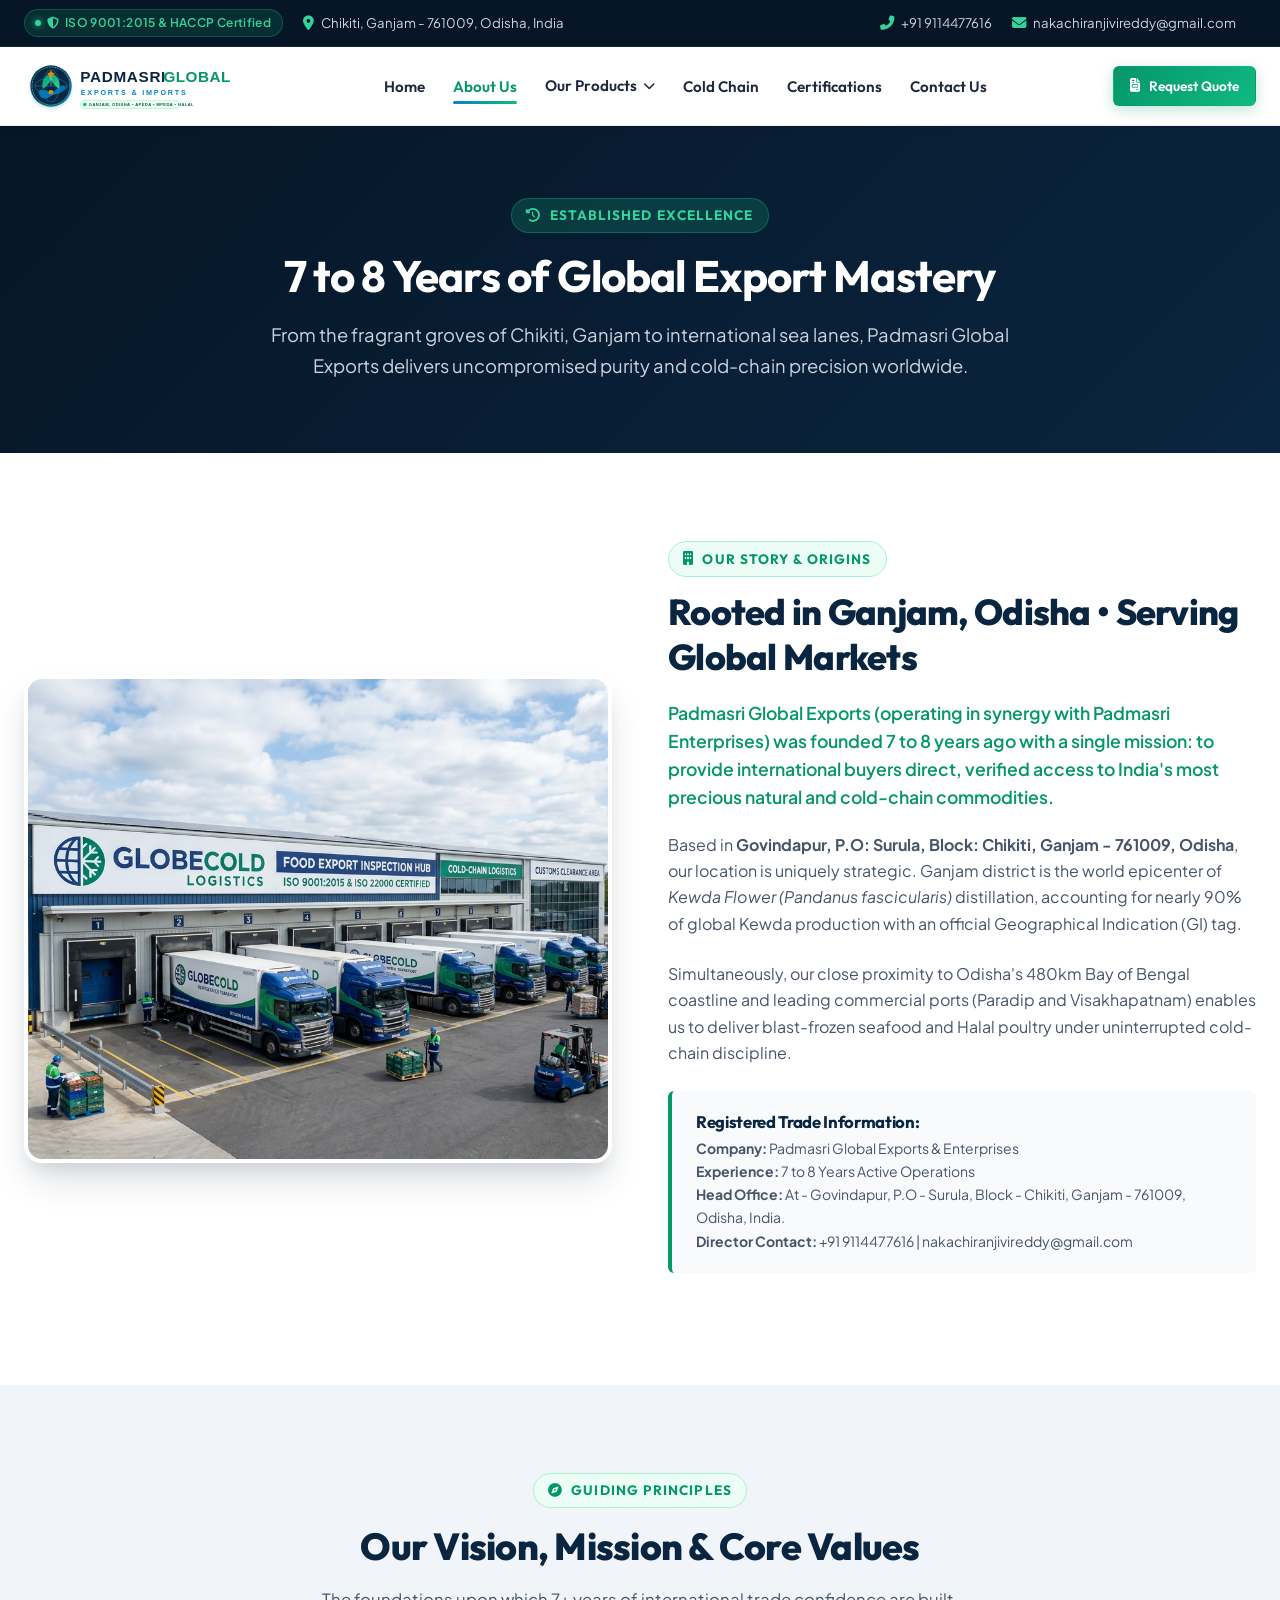
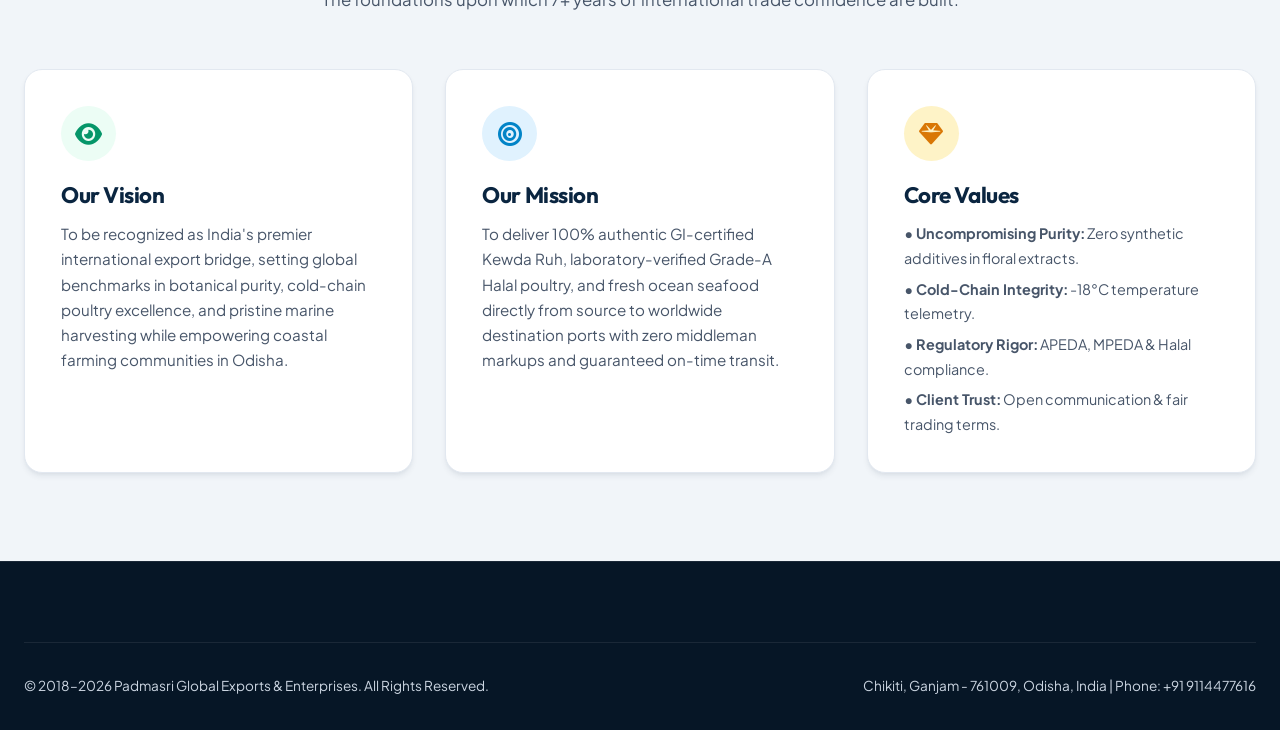
==== about.html @ 8835e1ba "Initial commit: Padmasri Global Exports official international website" ====
<!DOCTYPE html>
<html lang="en">
<head>
  <meta charset="UTF-8">
  <meta name="viewport" content="width=device-width, initial-scale=1.0">
  <title>About Us | Padmasri Global Exports &amp; Enterprises</title>
  <meta name="description" content="Discover Padmasri Global Exports - 7 to 8 years of premier international trade connecting Ganjam Odisha's authentic Kewda Ruh, Halal frozen poultry, and pristine marine seafood to world markets.">
  <link rel="icon" type="image/svg+xml" href="assets/images/favicon.svg">

  <link rel="stylesheet" href="https://cdnjs.cloudflare.com/ajax/libs/font-awesome/6.5.1/css/all.min.css">
  <link rel="stylesheet" href="https://cdn.jsdelivr.net/npm/bootstrap-icons@1.11.3/font/bootstrap-icons.css">
  <link rel="stylesheet" href="css/style.css">
</head>
<body>

  <!-- TOP UTILITY BAR -->
  <aside class="top-bar">
    <div class="container">
      <div class="top-bar-left">
        <span class="top-badge"><i class="fa fa-shield-alt"></i> ISO 9001:2015 &amp; HACCP Certified</span>
        <span class="top-bar-item"><i class="fa fa-map-marker-alt"></i> Chikiti, Ganjam - 761009, Odisha, India</span>
      </div>
      <div class="top-bar-right">
        <a href="tel:+919114477616" class="top-bar-item"><i class="fa fa-phone-alt"></i> +91 9114477616</a>
        <a href="mailto:nakachiranjivireddy@gmail.com" class="top-bar-item"><i class="fa fa-envelope"></i> nakachiranjivireddy@gmail.com</a>
        <div id="google_translate_element" style="display: inline-block;"></div>
      </div>
    </div>
  </aside>

  <!-- SITE HEADER -->
  <header class="site-header">
    <div class="container">
      <nav class="navbar">
        <a href="index.html" class="brand-logo">
          <img src="assets/images/logo.svg" alt="Padmasri Global Exports Logo" width="260" height="60">
        </a>
        <ul class="nav-menu">
          <li><a href="index.html" class="nav-link">Home</a></li>
          <li><a href="about.html" class="nav-link active">About Us</a></li>
          <li class="nav-dropdown">
            <a href="products.html" class="nav-link nav-dropdown-toggle">Our Products <i class="fa fa-chevron-down"></i></a>
            <ul class="nav-dropdown-menu">
              <li><a href="products.html#kewda" class="nav-dropdown-item"><i class="fa fa-spa"></i> Pure Kewda Ruh &amp; Extracts</a></li>
              <li><a href="products.html#chicken" class="nav-dropdown-item"><i class="fa fa-drumstick-bite"></i> Frozen Halal Chicken</a></li>
              <li><a href="products.html#seafood" class="nav-dropdown-item"><i class="fa fa-shrimp"></i> Marine Seafood &amp; Prawns</a></li>
              <li><a href="products.html#logistics" class="nav-dropdown-item"><i class="fa fa-ship"></i> Cold-Chain Reefer Logistics</a></li>
            </ul>
          </li>
          <li><a href="index.html#cold-chain" class="nav-link">Cold Chain</a></li>
          <li><a href="certifications.html" class="nav-link">Certifications</a></li>
          <li><a href="contact.html" class="nav-link">Contact Us</a></li>
        </ul>
        <div class="nav-actions">
          <a href="contact.html" class="btn btn-accent btn-sm"><i class="fa fa-file-invoice"></i> Request Quote</a>
          <button class="mobile-toggle" aria-label="Toggle navigation menu"><i class="fa fa-bars"></i></button>
        </div>
      </nav>
    </div>
  </header>

  <!-- PAGE HERO -->
  <section class="section section-bg-navy" style="padding: 4.5rem 0; background: linear-gradient(135deg, var(--navy-deep) 0%, var(--primary-blue) 100%);">
    <div class="container">
      <div style="max-width: 800px; margin: 0 auto; text-align: center;">
        <span class="section-eyebrow"><i class="fa fa-history"></i> Established Excellence</span>
        <h1 style="color: var(--white); font-size: 2.75rem; margin-bottom: 1rem;">7 to 8 Years of Global Export Mastery</h1>
        <p style="color: #CBD5E1; font-size: 1.15rem; line-height: 1.7;">
          From the fragrant groves of Chikiti, Ganjam to international sea lanes, Padmasri Global Exports delivers uncompromised purity and cold-chain precision worldwide.
        </p>
      </div>
    </div>
  </section>

  <!-- COMPANY BACKGROUND -->
  <section class="section section-bg-white">
    <div class="container">
      <div class="about-grid">
        <div class="about-visual">
          <div class="about-image-main">
            <img src="assets/images/cold-chain-facility.jpg" alt="Padmasri Global Exports Headquarters and Logistics Facility">
          </div>
        </div>

        <div class="about-info">
          <span class="section-eyebrow"><i class="fa fa-building"></i> Our Story &amp; Origins</span>
          <h2 class="about-title">Rooted in Ganjam, Odisha • Serving Global Markets</h2>
          <p class="about-lead">
            Padmasri Global Exports (operating in synergy with Padmasri Enterprises) was founded 7 to 8 years ago with a single mission: to provide international buyers direct, verified access to India's most precious natural and cold-chain commodities.
          </p>
          <p class="about-text">
            Based in <strong>Govindapur, P.O: Surula, Block: Chikiti, Ganjam - 761009, Odisha</strong>, our location is uniquely strategic. Ganjam district is the world epicenter of <em>Kewda Flower (Pandanus fascicularis)</em> distillation, accounting for nearly 90% of global Kewda production with an official Geographical Indication (GI) tag.
          </p>
          <p class="about-text">
            Simultaneously, our close proximity to Odisha's 480km Bay of Bengal coastline and leading commercial ports (Paradip and Visakhapatnam) enables us to deliver blast-frozen seafood and Halal poultry under uninterrupted cold-chain discipline.
          </p>

          <div style="background: var(--slate-50); border-left: 4px solid var(--primary-green); padding: 1.25rem 1.5rem; border-radius: var(--radius-sm); margin: 1.5rem 0;">
            <h4 style="font-size: 1.05rem; color: var(--primary-blue); margin-bottom: 0.35rem;">Registered Trade Information:</h4>
            <p style="font-size: 0.875rem; color: var(--slate-600); margin: 0;">
              <strong>Company:</strong> Padmasri Global Exports &amp; Enterprises<br>
              <strong>Experience:</strong> 7 to 8 Years Active Operations<br>
              <strong>Head Office:</strong> At - Govindapur, P.O - Surula, Block - Chikiti, Ganjam - 761009, Odisha, India.<br>
              <strong>Director Contact:</strong> +91 9114477616 | nakachiranjivireddy@gmail.com
            </p>
          </div>
        </div>
      </div>
    </div>
  </section>

  <!-- VISION, MISSION & VALUES -->
  <section class="section section-bg-light">
    <div class="container">
      <div class="section-header">
        <span class="section-eyebrow"><i class="fa fa-compass"></i> Guiding Principles</span>
        <h2 class="section-title">Our Vision, Mission &amp; Core Values</h2>
        <p class="section-subtitle">The foundations upon which 7+ years of international trade confidence are built.</p>
      </div>

      <div style="display: grid; grid-template-columns: repeat(3, 1fr); gap: 2rem;">
        
        <div style="background: var(--white); padding: 2.25rem; border-radius: var(--radius-lg); border: 1px solid var(--slate-200); box-shadow: var(--shadow-md);">
          <div style="width: 55px; height: 55px; border-radius: 50%; background: var(--mint-light); color: var(--primary-green); display: flex; align-items: center; justify-content: center; font-size: 1.5rem; margin-bottom: 1.25rem;">
            <i class="fa fa-eye"></i>
          </div>
          <h3 style="font-size: 1.4rem; color: var(--primary-blue); margin-bottom: 0.75rem;">Our Vision</h3>
          <p style="color: var(--slate-600); font-size: 0.95rem; line-height: 1.65;">
            To be recognized as India's premier international export bridge, setting global benchmarks in botanical purity, cold-chain poultry excellence, and pristine marine harvesting while empowering coastal farming communities in Odisha.
          </p>
        </div>

        <div style="background: var(--white); padding: 2.25rem; border-radius: var(--radius-lg); border: 1px solid var(--slate-200); box-shadow: var(--shadow-md);">
          <div style="width: 55px; height: 55px; border-radius: 50%; background: var(--ocean-light); color: var(--ocean-blue); display: flex; align-items: center; justify-content: center; font-size: 1.5rem; margin-bottom: 1.25rem;">
            <i class="fa fa-bullseye"></i>
          </div>
          <h3 style="font-size: 1.4rem; color: var(--primary-blue); margin-bottom: 0.75rem;">Our Mission</h3>
          <p style="color: var(--slate-600); font-size: 0.95rem; line-height: 1.65;">
            To deliver 100% authentic GI-certified Kewda Ruh, laboratory-verified Grade-A Halal poultry, and fresh ocean seafood directly from source to worldwide destination ports with zero middleman markups and guaranteed on-time transit.
          </p>
        </div>

        <div style="background: var(--white); padding: 2.25rem; border-radius: var(--radius-lg); border: 1px solid var(--slate-200); box-shadow: var(--shadow-md);">
          <div style="width: 55px; height: 55px; border-radius: 50%; background: var(--gold-light); color: var(--accent-gold-dark); display: flex; align-items: center; justify-content: center; font-size: 1.5rem; margin-bottom: 1.25rem;">
            <i class="fa fa-gem"></i>
          </div>
          <h3 style="font-size: 1.4rem; color: var(--primary-blue); margin-bottom: 0.75rem;">Core Values</h3>
          <ul style="color: var(--slate-600); font-size: 0.9rem; line-height: 1.7; display: flex; flex-direction: column; gap: 0.4rem;">
            <li><strong>• Uncompromising Purity:</strong> Zero synthetic additives in floral extracts.</li>
            <li><strong>• Cold-Chain Integrity:</strong> -18°C temperature telemetry.</li>
            <li><strong>• Regulatory Rigor:</strong> APEDA, MPEDA &amp; Halal compliance.</li>
            <li><strong>• Client Trust:</strong> Open communication &amp; fair trading terms.</li>
          </ul>
        </div>

      </div>
    </div>
  </section>

  <!-- FOOTER -->
  <footer class="site-footer">
    <div class="container">
      <div class="footer-bottom">
        <div>&copy; 2018–2026 Padmasri Global Exports &amp; Enterprises. All Rights Reserved.</div>
        <div>Chikiti, Ganjam - 761009, Odisha, India | Phone: +91 9114477616</div>
      </div>
    </div>
  </footer>

  <script src="js/main.js"></script>
</body>
</html>
---- css/style.css ----
/* ==========================================================================
   PADMASRI GLOBAL EXPORTS & ENTERPRISES - CORE DESIGN SYSTEM
   Theme: Oceanic Blue & Botanical Emerald Green with Royal Gold Accents
   ========================================================================== */

@import url('https://fonts.googleapis.com/css2?family=Outfit:wght@400;500;600;700;800;900&family=Plus+Jakarta+Sans:wght@300;400;500;600;700;800&display=swap');

:root {
  /* Color Palette */
  --primary-blue: #0A2540;
  --primary-blue-rgb: 10, 37, 64;
  --navy-deep: #061626;
  --ocean-blue: #0284C7;
  --ocean-sky: #38BDF8;
  --ocean-light: #E0F2FE;

  --primary-green: #059669;
  --primary-green-rgb: 5, 150, 105;
  --emerald-vibrant: #10B981;
  --emerald-mint: #34D399;
  --mint-light: #ECFDF5;
  --mint-border: #A7F3D0;

  --accent-gold: #F59E0B;
  --accent-gold-dark: #D97706;
  --gold-light: #FEF3C7;

  --slate-900: #0F172A;
  --slate-800: #1E293B;
  --slate-700: #334155;
  --slate-600: #475569;
  --slate-500: #64748B;
  --slate-300: #CBD5E1;
  --slate-200: #E2E8F0;
  --slate-100: #F1F5F9;
  --slate-50: #F8FAFC;
  --white: #FFFFFF;

  /* Typography */
  --font-heading: 'Outfit', -apple-system, BlinkMacSystemFont, 'Segoe UI', Roboto, sans-serif;
  --font-body: 'Plus Jakarta Sans', -apple-system, BlinkMacSystemFont, 'Segoe UI', Roboto, sans-serif;

  /* Elevations */
  --shadow-sm: 0 1px 3px rgba(0, 0, 0, 0.08), 0 1px 2px rgba(0, 0, 0, 0.04);
  --shadow-md: 0 4px 6px -1px rgba(10, 37, 64, 0.08), 0 2px 4px -2px rgba(10, 37, 64, 0.06);
  --shadow-lg: 0 10px 25px -5px rgba(10, 37, 64, 0.12), 0 8px 10px -6px rgba(10, 37, 64, 0.06);
  --shadow-xl: 0 20px 35px -5px rgba(10, 37, 64, 0.16), 0 10px 15px -5px rgba(10, 37, 64, 0.08);
  --shadow-glow-blue: 0 0 25px rgba(2, 132, 199, 0.25);
  --shadow-glow-green: 0 0 25px rgba(16, 185, 129, 0.25);

  /* Radius */
  --radius-sm: 6px;
  --radius-md: 12px;
  --radius-lg: 18px;
  --radius-xl: 24px;
  --radius-full: 9999px;

  /* Transitions */
  --transition-fast: 0.18s ease;
  --transition-normal: 0.3s cubic-bezier(0.16, 1, 0.3, 1);
  --transition-slow: 0.5s cubic-bezier(0.16, 1, 0.3, 1);
}

/* Base Reset */
*, *::before, *::after {
  box-sizing: border-box;
  margin: 0;
  padding: 0;
}

html {
  scroll-behavior: smooth;
  font-size: 16px;
  -webkit-text-size-adjust: 100%;
}

body {
  font-family: var(--font-body);
  color: var(--slate-700);
  background-color: var(--slate-50);
  line-height: 1.65;
  overflow-x: hidden;
  -webkit-font-smoothing: antialiased;
}

/* Typography styles */
h1, h2, h3, h4, h5, h6 {
  font-family: var(--font-heading);
  color: var(--primary-blue);
  line-height: 1.25;
  font-weight: 700;
  letter-spacing: -0.02em;
}

p {
  margin-bottom: 1rem;
}

p:last-child {
  margin-bottom: 0;
}

a {
  color: var(--ocean-blue);
  text-decoration: none;
  transition: color var(--transition-fast);
}

a:hover {
  color: var(--primary-green);
}

img {
  max-width: 100%;
  height: auto;
  display: block;
}

ul {
  list-style: none;
}

/* Container */
.container {
  width: 100%;
  max-width: 1280px;
  margin-left: auto;
  margin-right: auto;
  padding-left: 1.5rem;
  padding-right: 1.5rem;
}

.container-wide {
  max-width: 1400px;
}

/* ==========================================================================
   TOP UTILITY BAR
   ========================================================================== */
.top-bar {
  background: var(--navy-deep);
  color: var(--slate-300);
  font-size: 0.825rem;
  padding: 0.55rem 0;
  border-bottom: 1px solid rgba(255, 255, 255, 0.08);
}

.top-bar .container {
  display: flex;
  align-items: center;
  justify-content: space-between;
  flex-wrap: wrap;
  gap: 0.75rem;
}

.top-bar-left, .top-bar-right {
  display: flex;
  align-items: center;
  gap: 1.25rem;
  flex-wrap: wrap;
}

.top-bar-item {
  display: inline-flex;
  align-items: center;
  gap: 0.45rem;
  color: var(--slate-300);
  transition: color var(--transition-fast);
}

.top-bar-item:hover {
  color: var(--emerald-mint);
}

.top-bar-item i {
  color: var(--emerald-mint);
  font-size: 0.9rem;
}

.top-badge {
  background: rgba(16, 185, 129, 0.15);
  color: var(--emerald-mint);
  border: 1px solid rgba(16, 185, 129, 0.3);
  padding: 0.2rem 0.65rem;
  border-radius: var(--radius-full);
  font-size: 0.75rem;
  font-weight: 600;
  letter-spacing: 0.03em;
  display: inline-flex;
  align-items: center;
  gap: 0.35rem;
}

.top-badge::before {
  content: '';
  width: 6px;
  height: 6px;
  background-color: var(--emerald-mint);
  border-radius: 50%;
  box-shadow: 0 0 6px var(--emerald-mint);
  animation: pulse 1.8s infinite;
}

@keyframes pulse {
  0% { transform: scale(0.9); opacity: 0.7; }
  50% { transform: scale(1.3); opacity: 1; }
  100% { transform: scale(0.9); opacity: 0.7; }
}

/* ==========================================================================
   NAVIGATION & HEADER
   ========================================================================== */
.site-header {
  position: sticky;
  top: 0;
  z-index: 1000;
  background: rgba(255, 255, 255, 0.96);
  backdrop-filter: blur(12px);
  -webkit-backdrop-filter: blur(12px);
  border-bottom: 1px solid rgba(10, 37, 64, 0.08);
  box-shadow: var(--shadow-sm);
  transition: all var(--transition-normal);
}

.navbar {
  display: flex;
  align-items: center;
  justify-content: space-between;
  padding: 0.75rem 0;
}

.brand-logo {
  display: flex;
  align-items: center;
  gap: 0.75rem;
}

.brand-logo img {
  height: 54px;
  width: auto;
  transition: transform var(--transition-fast);
}

.brand-logo:hover img {
  transform: scale(1.02);
}

.nav-menu {
  display: flex;
  align-items: center;
  gap: 1.75rem;
}

.nav-link {
  font-family: var(--font-heading);
  font-weight: 600;
  font-size: 0.95rem;
  color: var(--slate-800);
  position: relative;
  padding: 0.5rem 0;
  transition: color var(--transition-fast);
}

.nav-link::after {
  content: '';
  position: absolute;
  bottom: 0;
  left: 0;
  width: 0;
  height: 2.5px;
  background: linear-gradient(90deg, var(--ocean-blue), var(--emerald-vibrant));
  border-radius: 2px;
  transition: width var(--transition-normal);
}

.nav-link:hover, .nav-link.active {
  color: var(--primary-green);
}

.nav-link:hover::after, .nav-link.active::after {
  width: 100%;
}

.nav-dropdown {
  position: relative;
}

.nav-dropdown-toggle {
  display: inline-flex;
  align-items: center;
  gap: 0.35rem;
}

.nav-dropdown-toggle i {
  font-size: 0.75rem;
  transition: transform var(--transition-fast);
}

.nav-dropdown:hover .nav-dropdown-toggle i {
  transform: rotate(180deg);
}

.nav-dropdown-menu {
  position: absolute;
  top: 100%;
  left: 0;
  min-width: 260px;
  background: var(--white);
  border-radius: var(--radius-md);
  box-shadow: var(--shadow-xl);
  border: 1px solid var(--slate-200);
  padding: 0.6rem 0;
  opacity: 0;
  visibility: hidden;
  transform: translateY(10px);
  transition: all var(--transition-fast);
  z-index: 1010;
}

.nav-dropdown:hover .nav-dropdown-menu {
  opacity: 1;
  visibility: visible;
  transform: translateY(0);
}

.nav-dropdown-item {
  display: flex;
  align-items: center;
  gap: 0.75rem;
  padding: 0.65rem 1.25rem;
  font-size: 0.9rem;
  color: var(--slate-800);
  font-weight: 500;
  transition: all var(--transition-fast);
}

.nav-dropdown-item i {
  color: var(--primary-green);
  font-size: 1rem;
}

.nav-dropdown-item:hover {
  background: var(--mint-light);
  color: var(--primary-green);
  padding-left: 1.5rem;
}

.nav-actions {
  display: flex;
  align-items: center;
  gap: 0.85rem;
}

/* Mobile Toggle */
.mobile-toggle {
  display: none;
  background: none;
  border: none;
  cursor: pointer;
  font-size: 1.5rem;
  color: var(--primary-blue);
  padding: 0.4rem;
}

/* ==========================================================================
   BUTTONS & BADGES
   ========================================================================== */
.btn {
  display: inline-flex;
  align-items: center;
  justify-content: center;
  gap: 0.55rem;
  font-family: var(--font-heading);
  font-weight: 600;
  font-size: 0.95rem;
  padding: 0.75rem 1.6rem;
  border-radius: var(--radius-md);
  border: 1.5px solid transparent;
  cursor: pointer;
  transition: all var(--transition-normal);
  text-decoration: none;
  white-space: nowrap;
}

.btn-primary {
  background: linear-gradient(135deg, var(--primary-blue) 0%, #0F4C81 100%);
  color: var(--white);
  box-shadow: 0 4px 14px rgba(10, 37, 64, 0.25);
}

.btn-primary:hover {
  background: linear-gradient(135deg, #071D33 0%, #0B3961 100%);
  color: var(--white);
  transform: translateY(-2px);
  box-shadow: 0 6px 20px rgba(10, 37, 64, 0.35);
}

.btn-accent {
  background: linear-gradient(135deg, var(--primary-green) 0%, var(--emerald-vibrant) 100%);
  color: var(--white);
  box-shadow: 0 4px 14px rgba(5, 150, 105, 0.25);
}

.btn-accent:hover {
  background: linear-gradient(135deg, #047857 0%, #059669 100%);
  color: var(--white);
  transform: translateY(-2px);
  box-shadow: 0 6px 20px rgba(16, 185, 129, 0.35);
}

.btn-whatsapp {
  background: #25D366;
  color: var(--white);
  box-shadow: 0 4px 14px rgba(37, 211, 102, 0.25);
}

.btn-whatsapp:hover {
  background: #1EBE5D;
  color: var(--white);
  transform: translateY(-2px);
  box-shadow: 0 6px 20px rgba(37, 211, 102, 0.4);
}

.btn-outline {
  background: transparent;
  border-color: var(--slate-300);
  color: var(--slate-800);
}

.btn-outline:hover {
  border-color: var(--primary-blue);
  color: var(--primary-blue);
  background: rgba(10, 37, 64, 0.04);
}

.btn-outline-white {
  background: transparent;
  border-color: rgba(255, 255, 255, 0.4);
  color: var(--white);
}

.btn-outline-white:hover {
  border-color: var(--white);
  background: rgba(255, 255, 255, 0.15);
  color: var(--white);
}

.btn-sm {
  padding: 0.5rem 1rem;
  font-size: 0.85rem;
  border-radius: var(--radius-sm);
}

.btn-lg {
  padding: 0.95rem 2rem;
  font-size: 1.05rem;
  border-radius: var(--radius-lg);
}

/* Badges */
.badge {
  display: inline-flex;
  align-items: center;
  gap: 0.35rem;
  font-size: 0.75rem;
  font-weight: 700;
  text-transform: uppercase;
  letter-spacing: 0.05em;
  padding: 0.25rem 0.65rem;
  border-radius: var(--radius-full);
}

.badge-green {
  background: var(--mint-light);
  color: var(--primary-green);
  border: 1px solid var(--mint-border);
}

.badge-blue {
  background: var(--ocean-light);
  color: var(--ocean-blue);
  border: 1px solid #BAE6FD;
}

.badge-gold {
  background: var(--gold-light);
  color: var(--accent-gold-dark);
  border: 1px solid #FDE68A;
}

/* ==========================================================================
   HERO SECTION
   ========================================================================== */
.hero-section {
  position: relative;
  background-color: var(--navy-deep);
  background-image: linear-gradient(135deg, rgba(6, 22, 38, 0.92) 0%, rgba(10, 37, 64, 0.86) 55%, rgba(5, 150, 105, 0.72) 100%), url('../assets/images/hero-shipping.jpg');
  background-size: cover;
  background-position: center;
  background-repeat: no-repeat;
  color: var(--white);
  padding: 6.5rem 0 5.5rem;
  overflow: hidden;
}

.hero-glow-1 {
  position: absolute;
  top: -10%;
  right: -5%;
  width: 500px;
  height: 500px;
  background: radial-gradient(circle, rgba(16, 185, 129, 0.25) 0%, transparent 70%);
  filter: blur(50px);
  pointer-events: none;
}

.hero-glow-2 {
  position: absolute;
  bottom: -15%;
  left: -5%;
  width: 600px;
  height: 600px;
  background: radial-gradient(circle, rgba(2, 132, 199, 0.3) 0%, transparent 70%);
  filter: blur(60px);
  pointer-events: none;
}

.hero-content {
  position: relative;
  z-index: 2;
  max-width: 820px;
}

.hero-tagline {
  display: inline-flex;
  align-items: center;
  gap: 0.5rem;
  background: rgba(255, 255, 255, 0.12);
  backdrop-filter: blur(8px);
  border: 1px solid rgba(255, 255, 255, 0.25);
  color: #6EE7B7;
  padding: 0.4rem 1rem;
  border-radius: var(--radius-full);
  font-size: 0.85rem;
  font-weight: 700;
  letter-spacing: 0.08em;
  text-transform: uppercase;
  margin-bottom: 1.5rem;
}

.hero-title {
  font-size: 3.25rem;
  font-weight: 900;
  line-height: 1.15;
  color: var(--white);
  margin-bottom: 1.5rem;
}

.hero-title span.highlight-green {
  background: linear-gradient(120deg, #34D399 0%, #10B981 100%);
  -webkit-background-clip: text;
  -webkit-text-fill-color: transparent;
}

.hero-title span.highlight-blue {
  background: linear-gradient(120deg, #38BDF8 0%, #60A5FA 100%);
  -webkit-background-clip: text;
  -webkit-text-fill-color: transparent;
}

.hero-desc {
  font-size: 1.15rem;
  line-height: 1.7;
  color: #E2E8F0;
  margin-bottom: 2.25rem;
  max-width: 740px;
}

.hero-actions {
  display: flex;
  align-items: center;
  gap: 1rem;
  flex-wrap: wrap;
  margin-bottom: 3.5rem;
}

/* Hero Stats Banner */
.hero-stats-grid {
  display: grid;
  grid-template-columns: repeat(4, 1fr);
  gap: 1.25rem;
  position: relative;
  z-index: 2;
}

.hero-stat-card {
  background: rgba(255, 255, 255, 0.08);
  backdrop-filter: blur(14px);
  border: 1px solid rgba(255, 255, 255, 0.15);
  border-radius: var(--radius-md);
  padding: 1.25rem 1.5rem;
  display: flex;
  align-items: center;
  gap: 1rem;
  transition: transform var(--transition-normal), background var(--transition-normal);
}

.hero-stat-card:hover {
  transform: translateY(-4px);
  background: rgba(255, 255, 255, 0.14);
}

.stat-icon {
  width: 48px;
  height: 48px;
  border-radius: var(--radius-md);
  background: linear-gradient(135deg, rgba(16, 185, 129, 0.3), rgba(2, 132, 199, 0.3));
  border: 1px solid rgba(255, 255, 255, 0.2);
  display: flex;
  align-items: center;
  justify-content: center;
  font-size: 1.35rem;
  color: #34D399;
}

.stat-num {
  font-family: var(--font-heading);
  font-size: 1.75rem;
  font-weight: 800;
  color: var(--white);
  line-height: 1.1;
}

.stat-label {
  font-size: 0.8rem;
  color: #CBD5E1;
  font-weight: 500;
}

/* ==========================================================================
   TICKER / MARQUEE BAR
   ========================================================================== */
.marquee-bar {
  background: linear-gradient(90deg, #0A2540 0%, #064E3B 50%, #0A2540 100%);
  color: var(--white);
  padding: 0.9rem 0;
  overflow: hidden;
  border-top: 1px solid rgba(255, 255, 255, 0.1);
  border-bottom: 1px solid rgba(255, 255, 255, 0.1);
}

.marquee-track {
  display: flex;
  gap: 3rem;
  width: max-content;
  animation: scrollMarquee 35s linear infinite;
}

.marquee-item {
  display: flex;
  align-items: center;
  gap: 0.75rem;
  font-size: 0.9rem;
  font-weight: 600;
  letter-spacing: 0.04em;
  white-space: nowrap;
}

.marquee-item i {
  color: var(--emerald-mint);
  font-size: 1rem;
}

@keyframes scrollMarquee {
  0% { transform: translateX(0); }
  100% { transform: translateX(-50%); }
}

/* ==========================================================================
   SECTION COMMON STYLES
   ========================================================================== */
.section {
  padding: 5.5rem 0;
  position: relative;
}

.section-bg-light {
  background-color: var(--slate-100);
}

.section-bg-white {
  background-color: var(--white);
}

.section-bg-navy {
  background-color: var(--primary-blue);
  color: var(--white);
}

.section-header {
  text-align: center;
  max-width: 720px;
  margin: 0 auto 3.5rem;
}

.section-eyebrow {
  display: inline-flex;
  align-items: center;
  gap: 0.5rem;
  font-family: var(--font-heading);
  font-size: 0.85rem;
  font-weight: 700;
  text-transform: uppercase;
  letter-spacing: 0.08em;
  color: var(--primary-green);
  background: var(--mint-light);
  border: 1px solid var(--mint-border);
  padding: 0.35rem 0.9rem;
  border-radius: var(--radius-full);
  margin-bottom: 0.9rem;
}

.section-title {
  font-size: 2.35rem;
  font-weight: 800;
  color: var(--primary-blue);
  margin-bottom: 1rem;
}

.section-subtitle {
  font-size: 1.05rem;
  color: var(--slate-600);
  line-height: 1.65;
}

/* When in dark/navy section */
.section-bg-navy .section-title {
  color: var(--white);
}
.section-bg-navy .section-subtitle {
  color: var(--slate-300);
}
.section-bg-navy .section-eyebrow {
  background: rgba(16, 185, 129, 0.2);
  color: var(--emerald-mint);
  border-color: rgba(16, 185, 129, 0.35);
}

/* ==========================================================================
   ABOUT & HERITAGE SECTION
   ========================================================================== */
.about-grid {
  display: grid;
  grid-template-columns: 1fr 1fr;
  gap: 3.5rem;
  align-items: center;
}

.about-visual {
  position: relative;
}

.about-image-main {
  border-radius: var(--radius-lg);
  overflow: hidden;
  box-shadow: var(--shadow-xl);
  border: 4px solid var(--white);
}

.about-image-main img {
  width: 100%;
  height: 480px;
  object-fit: cover;
  transition: transform var(--transition-slow);
}

.about-visual:hover .about-image-main img {
  transform: scale(1.03);
}

.about-badge-floating {
  position: absolute;
  bottom: -25px;
  right: -20px;
  background: var(--white);
  border-radius: var(--radius-md);
  padding: 1.25rem 1.5rem;
  box-shadow: var(--shadow-xl);
  border: 1px solid var(--slate-200);
  display: flex;
  align-items: center;
  gap: 1rem;
  max-width: 280px;
  z-index: 3;
}

.badge-float-icon {
  width: 50px;
  height: 50px;
  border-radius: 50%;
  background: var(--mint-light);
  color: var(--primary-green);
  display: flex;
  align-items: center;
  justify-content: center;
  font-size: 1.5rem;
  flex-shrink: 0;
}

.badge-float-text h4 {
  font-size: 1.2rem;
  font-weight: 800;
  color: var(--primary-blue);
  line-height: 1.1;
}

.badge-float-text p {
  font-size: 0.8rem;
  color: var(--slate-500);
  margin-top: 0.2rem;
}

.about-info .section-eyebrow {
  margin-bottom: 0.75rem;
}

.about-title {
  font-size: 2.25rem;
  font-weight: 800;
  color: var(--primary-blue);
  margin-bottom: 1.25rem;
}

.about-lead {
  font-size: 1.1rem;
  font-weight: 600;
  color: var(--primary-green);
  margin-bottom: 1.25rem;
  line-height: 1.6;
}

.about-text {
  color: var(--slate-600);
  margin-bottom: 1.5rem;
}

.about-features {
  display: grid;
  grid-template-columns: 1fr 1fr;
  gap: 1.25rem;
  margin: 2rem 0;
}

.about-feat-item {
  display: flex;
  align-items: flex-start;
  gap: 0.75rem;
}

.about-feat-item i {
  color: var(--emerald-vibrant);
  font-size: 1.2rem;
  margin-top: 0.2rem;
}

.about-feat-item h5 {
  font-size: 0.95rem;
  font-weight: 700;
  color: var(--slate-800);
  margin-bottom: 0.2rem;
}

.about-feat-item p {
  font-size: 0.825rem;
  color: var(--slate-500);
}

/* ==========================================================================
   PRODUCTS & COMMODITIES SHOWCASE
   ========================================================================== */
.product-tabs {
  display: flex;
  align-items: center;
  justify-content: center;
  gap: 0.75rem;
  flex-wrap: wrap;
  margin-bottom: 2.75rem;
}

.tab-btn {
  font-family: var(--font-heading);
  font-size: 0.95rem;
  font-weight: 600;
  padding: 0.65rem 1.4rem;
  border-radius: var(--radius-full);
  background: var(--white);
  border: 1.5px solid var(--slate-200);
  color: var(--slate-700);
  cursor: pointer;
  transition: all var(--transition-fast);
  display: inline-flex;
  align-items: center;
  gap: 0.5rem;
}

.tab-btn:hover {
  border-color: var(--primary-green);
  color: var(--primary-green);
}

.tab-btn.active {
  background: var(--primary-blue);
  border-color: var(--primary-blue);
  color: var(--white);
  box-shadow: 0 4px 12px rgba(10, 37, 64, 0.2);
}

.tab-btn.active i {
  color: var(--emerald-mint);
}

/* Product Cards Grid */
.products-grid {
  display: grid;
  grid-template-columns: repeat(3, 1fr);
  gap: 2rem;
}

.product-card {
  background: var(--white);
  border-radius: var(--radius-lg);
  border: 1px solid var(--slate-200);
  overflow: hidden;
  box-shadow: var(--shadow-md);
  transition: all var(--transition-normal);
  display: flex;
  flex-direction: column;
}

.product-card:hover {
  transform: translateY(-6px);
  box-shadow: var(--shadow-xl);
  border-color: var(--mint-border);
}

.product-thumb {
  position: relative;
  height: 250px;
  overflow: hidden;
  background: var(--slate-100);
}

.product-thumb img {
  width: 100%;
  height: 100%;
  object-fit: cover;
  transition: transform var(--transition-slow);
}

.product-card:hover .product-thumb img {
  transform: scale(1.06);
}

.product-badge-overlay {
  position: absolute;
  top: 1rem;
  left: 1rem;
  z-index: 2;
}

.product-temp-tag {
  position: absolute;
  bottom: 0.75rem;
  right: 0.75rem;
  background: rgba(10, 37, 64, 0.85);
  backdrop-filter: blur(6px);
  color: var(--white);
  font-size: 0.75rem;
  font-weight: 700;
  padding: 0.3rem 0.65rem;
  border-radius: var(--radius-sm);
  display: inline-flex;
  align-items: center;
  gap: 0.35rem;
}

.product-temp-tag i {
  color: #38BDF8;
}

.product-content {
  padding: 1.5rem;
  flex-grow: 1;
  display: flex;
  flex-direction: column;
}

.product-category {
  font-size: 0.75rem;
  font-weight: 700;
  text-transform: uppercase;
  letter-spacing: 0.06em;
  color: var(--primary-green);
  margin-bottom: 0.4rem;
}

.product-title {
  font-size: 1.35rem;
  font-weight: 800;
  color: var(--primary-blue);
  margin-bottom: 0.75rem;
  line-height: 1.3;
}

.product-desc {
  font-size: 0.9rem;
  color: var(--slate-600);
  line-height: 1.6;
  margin-bottom: 1.25rem;
  flex-grow: 1;
}

/* Product Key Specs list */
.product-specs-list {
  background: var(--slate-50);
  border-radius: var(--radius-md);
  padding: 0.85rem 1rem;
  margin-bottom: 1.25rem;
  border: 1px solid var(--slate-200);
}

.product-spec-row {
  display: flex;
  align-items: center;
  justify-content: space-between;
  font-size: 0.825rem;
  padding: 0.3rem 0;
  border-bottom: 1px dashed var(--slate-200);
}

.product-spec-row:last-child {
  border-bottom: none;
}

.spec-key {
  color: var(--slate-500);
  font-weight: 500;
}

.spec-val {
  color: var(--slate-800);
  font-weight: 700;
}

.product-footer-actions {
  display: flex;
  align-items: center;
  gap: 0.75rem;
  padding-top: 1rem;
  border-top: 1px solid var(--slate-100);
}

.product-footer-actions .btn {
  flex: 1;
}

/* ==========================================================================
   INTERACTIVE RFQ & COST ESTIMATOR
   ========================================================================== */
.rfq-calculator-section {
  background: linear-gradient(135deg, var(--navy-deep) 0%, var(--primary-blue) 100%);
  color: var(--white);
  padding: 5.5rem 0;
  position: relative;
  overflow: hidden;
}

.rfq-container {
  display: grid;
  grid-template-columns: 1.1fr 0.9fr;
  gap: 3rem;
  align-items: center;
}

.rfq-form-card {
  background: rgba(255, 255, 255, 0.05);
  backdrop-filter: blur(16px);
  -webkit-backdrop-filter: blur(16px);
  border: 1px solid rgba(255, 255, 255, 0.15);
  border-radius: var(--radius-xl);
  padding: 2.5rem;
  box-shadow: 0 25px 50px rgba(0, 0, 0, 0.3);
}

.form-grid-2 {
  display: grid;
  grid-template-columns: 1fr 1fr;
  gap: 1rem;
  margin-bottom: 1rem;
}

.form-group {
  margin-bottom: 1.15rem;
}

.form-label {
  display: block;
  font-size: 0.85rem;
  font-weight: 600;
  color: #E2E8F0;
  margin-bottom: 0.45rem;
}

.form-input, .form-select, .form-textarea {
  width: 100%;
  padding: 0.75rem 1rem;
  background: rgba(255, 255, 255, 0.08);
  border: 1px solid rgba(255, 255, 255, 0.2);
  border-radius: var(--radius-md);
  color: var(--white);
  font-family: var(--font-body);
  font-size: 0.925rem;
  transition: all var(--transition-fast);
}

.form-input:focus, .form-select:focus, .form-textarea:focus {
  outline: none;
  border-color: var(--emerald-mint);
  background: rgba(255, 255, 255, 0.14);
  box-shadow: 0 0 12px rgba(16, 185, 129, 0.3);
}

.form-select option {
  background: var(--navy-deep);
  color: var(--white);
}

.form-textarea {
  resize: vertical;
  min-height: 85px;
}

.form-input::placeholder, .form-textarea::placeholder {
  color: rgba(255, 255, 255, 0.4);
}

/* Light version for standard forms */
.form-light .form-label {
  color: var(--slate-700);
}
.form-light .form-input,
.form-light .form-select,
.form-light .form-textarea {
  background: var(--white);
  border: 1.5px solid var(--slate-200);
  color: var(--slate-800);
}
.form-light .form-input:focus,
.form-light .form-select:focus,
.form-light .form-textarea:focus {
  border-color: var(--primary-green);
  background: var(--white);
  box-shadow: 0 0 0 3px rgba(5, 150, 105, 0.12);
}
.form-light .form-select option {
  background: var(--white);
  color: var(--slate-800);
}
.form-light .form-input::placeholder,
.form-light .form-textarea::placeholder {
  color: var(--slate-400);
}

/* RFQ Summary Card */
.rfq-summary-card {
  background: rgba(255, 255, 255, 0.07);
  border: 1px solid rgba(255, 255, 255, 0.18);
  border-radius: var(--radius-xl);
  padding: 2.25rem;
}

.rfq-summary-header {
  border-bottom: 1px solid rgba(255, 255, 255, 0.15);
  padding-bottom: 1.25rem;
  margin-bottom: 1.5rem;
}

.rfq-summary-row {
  display: flex;
  justify-content: space-between;
  align-items: center;
  padding: 0.65rem 0;
  border-bottom: 1px dashed rgba(255, 255, 255, 0.12);
  font-size: 0.9rem;
}

.rfq-summary-row:last-child {
  border-bottom: none;
}

.rfq-sum-label {
  color: #CBD5E1;
}

.rfq-sum-val {
  font-weight: 700;
  color: var(--white);
}

.rfq-trust-items {
  margin-top: 1.75rem;
  display: flex;
  flex-direction: column;
  gap: 0.75rem;
}

.rfq-trust-item {
  display: flex;
  align-items: center;
  gap: 0.65rem;
  font-size: 0.85rem;
  color: #A7F3D0;
}

.rfq-trust-item i {
  color: var(--emerald-mint);
  font-size: 1rem;
}

/* ==========================================================================
   COLD CHAIN & INFRASTRUCTURE SECTION
   ========================================================================== */
.cold-chain-grid {
  display: grid;
  grid-template-columns: 1fr 1fr;
  gap: 3.5rem;
  align-items: center;
}

.timeline-steps {
  display: flex;
  flex-direction: column;
  gap: 1.5rem;
  margin-top: 2rem;
}

.step-item {
  display: flex;
  gap: 1.25rem;
  position: relative;
}

.step-num {
  width: 44px;
  height: 44px;
  border-radius: 50%;
  background: linear-gradient(135deg, var(--ocean-blue), var(--primary-green));
  color: var(--white);
  font-weight: 800;
  font-family: var(--font-heading);
  display: flex;
  align-items: center;
  justify-content: center;
  flex-shrink: 0;
  box-shadow: 0 4px 10px rgba(5, 150, 105, 0.3);
}

.step-content h4 {
  font-size: 1.15rem;
  font-weight: 700;
  color: var(--primary-blue);
  margin-bottom: 0.35rem;
}

.step-content p {
  font-size: 0.875rem;
  color: var(--slate-600);
}

/* ==========================================================================
   CERTIFICATIONS & COMPLIANCE
   ========================================================================== */
.cert-grid {
  display: grid;
  grid-template-columns: repeat(6, 1fr);
  gap: 1.5rem;
}

.cert-card {
  background: var(--white);
  border: 1px solid var(--slate-200);
  border-radius: var(--radius-lg);
  padding: 1.5rem 1rem;
  text-align: center;
  transition: all var(--transition-normal);
  display: flex;
  flex-direction: column;
  align-items: center;
  justify-content: center;
}

.cert-card:hover {
  transform: translateY(-5px);
  border-color: var(--emerald-vibrant);
  box-shadow: var(--shadow-lg);
}

.cert-icon-wrap {
  width: 60px;
  height: 60px;
  border-radius: 50%;
  background: var(--mint-light);
  color: var(--primary-green);
  display: flex;
  align-items: center;
  justify-content: center;
  font-size: 1.75rem;
  margin-bottom: 0.85rem;
  transition: background var(--transition-fast), color var(--transition-fast);
}

.cert-card:hover .cert-icon-wrap {
  background: var(--primary-green);
  color: var(--white);
}

.cert-title {
  font-size: 1.05rem;
  font-weight: 800;
  color: var(--primary-blue);
  margin-bottom: 0.25rem;
}

.cert-sub {
  font-size: 0.75rem;
  color: var(--slate-500);
  font-weight: 500;
}

/* ==========================================================================
   GLOBAL DESTINATIONS / PORTS
   ========================================================================== */
.ports-grid {
  display: grid;
  grid-template-columns: repeat(4, 1fr);
  gap: 1.5rem;
}

.port-card {
  background: var(--white);
  border-radius: var(--radius-md);
  padding: 1.5rem;
  border: 1px solid var(--slate-200);
  box-shadow: var(--shadow-sm);
  transition: all var(--transition-normal);
}

.port-card:hover {
  border-color: var(--ocean-blue);
  transform: translateY(-4px);
  box-shadow: var(--shadow-md);
}

.port-region {
  font-size: 0.75rem;
  font-weight: 700;
  color: var(--ocean-blue);
  text-transform: uppercase;
  margin-bottom: 0.4rem;
}

.port-name {
  font-size: 1.15rem;
  font-weight: 800;
  color: var(--primary-blue);
  margin-bottom: 0.5rem;
}

.port-transit {
  font-size: 0.825rem;
  color: var(--slate-500);
  display: flex;
  align-items: center;
  gap: 0.4rem;
}

/* ==========================================================================
   CONTACT SECTION
   ========================================================================== */
.contact-grid {
  display: grid;
  grid-template-columns: 1fr 1.2fr;
  gap: 3.5rem;
}

.contact-info-panel {
  background: linear-gradient(135deg, var(--navy-deep) 0%, var(--primary-blue) 100%);
  color: var(--white);
  border-radius: var(--radius-xl);
  padding: 3rem 2.5rem;
  display: flex;
  flex-direction: column;
  justify-content: space-between;
  box-shadow: var(--shadow-xl);
}

.contact-info-top h3 {
  color: var(--white);
  font-size: 1.85rem;
  margin-bottom: 0.75rem;
}

.contact-info-top p {
  color: #CBD5E1;
  font-size: 0.95rem;
  margin-bottom: 2rem;
}

.contact-items-list {
  display: flex;
  flex-direction: column;
  gap: 1.5rem;
  margin-bottom: 2.5rem;
}

.contact-item {
  display: flex;
  align-items: flex-start;
  gap: 1rem;
}

.contact-icon {
  width: 44px;
  height: 44px;
  border-radius: var(--radius-md);
  background: rgba(16, 185, 129, 0.2);
  border: 1px solid rgba(16, 185, 129, 0.35);
  color: var(--emerald-mint);
  display: flex;
  align-items: center;
  justify-content: center;
  font-size: 1.25rem;
  flex-shrink: 0;
}

.contact-details h5 {
  color: #94A3B8;
  font-size: 0.8rem;
  text-transform: uppercase;
  letter-spacing: 0.05em;
  margin-bottom: 0.25rem;
}

.contact-details a, .contact-details span {
  color: var(--white);
  font-size: 1rem;
  font-weight: 600;
}

.contact-details a:hover {
  color: var(--emerald-mint);
}

/* Contact Form Box */
.contact-form-box {
  background: var(--white);
  border-radius: var(--radius-xl);
  padding: 3rem;
  border: 1px solid var(--slate-200);
  box-shadow: var(--shadow-lg);
}

/* ==========================================================================
   MODAL WINDOWS
   ========================================================================== */
.modal-overlay {
  position: fixed;
  top: 0;
  left: 0;
  width: 100vw;
  height: 100vh;
  background: rgba(10, 37, 64, 0.75);
  backdrop-filter: blur(8px);
  -webkit-backdrop-filter: blur(8px);
  z-index: 2000;
  display: flex;
  align-items: center;
  justify-content: center;
  opacity: 0;
  visibility: hidden;
  transition: all var(--transition-normal);
  padding: 1.5rem;
}

.modal-overlay.active {
  opacity: 1;
  visibility: visible;
}

.modal-content {
  background: var(--white);
  border-radius: var(--radius-xl);
  max-width: 640px;
  width: 100%;
  max-height: 90vh;
  overflow-y: auto;
  padding: 2.5rem;
  position: relative;
  box-shadow: var(--shadow-xl);
  transform: translateY(20px) scale(0.97);
  transition: all var(--transition-normal);
}

.modal-overlay.active .modal-content {
  transform: translateY(0) scale(1);
}

.modal-close {
  position: absolute;
  top: 1.5rem;
  right: 1.5rem;
  background: var(--slate-100);
  border: none;
  width: 36px;
  height: 36px;
  border-radius: 50%;
  display: flex;
  align-items: center;
  justify-content: center;
  font-size: 1.1rem;
  color: var(--slate-600);
  cursor: pointer;
  transition: all var(--transition-fast);
}

.modal-close:hover {
  background: var(--slate-200);
  color: var(--slate-900);
}

/* ==========================================================================
   FLOATING SPEED DIAL / ACTIONS
   ========================================================================== */
.floating-actions {
  position: fixed;
  bottom: 2rem;
  right: 2rem;
  z-index: 1500;
  display: flex;
  flex-direction: column;
  gap: 0.85rem;
}

.float-btn {
  width: 54px;
  height: 54px;
  border-radius: 50%;
  display: flex;
  align-items: center;
  justify-content: center;
  font-size: 1.5rem;
  color: var(--white);
  box-shadow: 0 6px 18px rgba(0, 0, 0, 0.2);
  transition: transform var(--transition-fast), box-shadow var(--transition-fast);
  cursor: pointer;
}

.float-btn:hover {
  transform: scale(1.1);
  box-shadow: 0 10px 25px rgba(0, 0, 0, 0.3);
  color: var(--white);
}

.float-whatsapp {
  background: #25D366;
  position: relative;
}

.float-whatsapp::before {
  content: '';
  position: absolute;
  width: 100%;
  height: 100%;
  border-radius: 50%;
  background: #25D366;
  opacity: 0.5;
  animation: ripple 2s infinite;
  z-index: -1;
}

@keyframes ripple {
  0% { transform: scale(1); opacity: 0.6; }
  100% { transform: scale(1.6); opacity: 0; }
}

.float-call {
  background: var(--ocean-blue);
}

.float-top {
  background: var(--slate-800);
  font-size: 1.1rem;
  opacity: 0;
  visibility: hidden;
  transition: opacity var(--transition-fast), visibility var(--transition-fast);
}

.float-top.visible {
  opacity: 1;
  visibility: visible;
}

/* ==========================================================================
   FOOTER
   ========================================================================== */
.site-footer {
  background: var(--navy-deep);
  color: var(--slate-300);
  padding: 5rem 0 2rem;
  border-top: 1px solid rgba(255, 255, 255, 0.08);
}

.footer-grid {
  display: grid;
  grid-template-columns: 1.4fr 1fr 1fr 1.2fr;
  gap: 3rem;
  margin-bottom: 3.5rem;
}

.footer-brand img {
  height: 52px;
  margin-bottom: 1.25rem;
  background: #FFFFFF;
  padding: 6px 12px;
  border-radius: var(--radius-sm);
}

.footer-brand p {
  font-size: 0.9rem;
  color: var(--slate-400);
  line-height: 1.6;
  margin-bottom: 1.5rem;
}

.footer-col h4 {
  color: var(--white);
  font-size: 1.15rem;
  margin-bottom: 1.25rem;
  position: relative;
  padding-bottom: 0.5rem;
}

.footer-col h4::after {
  content: '';
  position: absolute;
  bottom: 0;
  left: 0;
  width: 32px;
  height: 2px;
  background: var(--emerald-mint);
}

.footer-links {
  display: flex;
  flex-direction: column;
  gap: 0.75rem;
}

.footer-links a {
  color: var(--slate-300);
  font-size: 0.9rem;
  transition: all var(--transition-fast);
  display: inline-flex;
  align-items: center;
  gap: 0.5rem;
}

.footer-links a i {
  font-size: 0.75rem;
  color: var(--emerald-mint);
}

.footer-links a:hover {
  color: var(--emerald-mint);
  transform: translateX(4px);
}

.footer-bottom {
  padding-top: 2rem;
  border-top: 1px solid rgba(255, 255, 255, 0.08);
  display: flex;
  align-items: center;
  justify-content: space-between;
  flex-wrap: wrap;
  gap: 1rem;
  font-size: 0.85rem;
  color: var(--slate-400);
}

/* Toast Message */
.toast-msg {
  position: fixed;
  bottom: 2rem;
  left: 50%;
  transform: translateX(-50%) translateY(100px);
  background: var(--slate-900);
  color: var(--white);
  padding: 0.9rem 1.75rem;
  border-radius: var(--radius-full);
  box-shadow: var(--shadow-xl);
  font-size: 0.95rem;
  font-weight: 600;
  display: flex;
  align-items: center;
  gap: 0.65rem;
  z-index: 3000;
  opacity: 0;
  transition: all var(--transition-normal);
  border: 1px solid rgba(255, 255, 255, 0.2);
}

.toast-msg.show {
  transform: translateX(-50%) translateY(0);
  opacity: 1;
}

.toast-msg i {
  color: var(--emerald-mint);
}

/* ==========================================================================
   RESPONSIVE DESIGN (MEDIA QUERIES)
   ========================================================================== */
@media (max-width: 1024px) {
  .hero-stats-grid {
    grid-template-columns: repeat(2, 1fr);
  }
  .products-grid {
    grid-template-columns: repeat(2, 1fr);
  }
  .cert-grid {
    grid-template-columns: repeat(3, 1fr);
  }
  .ports-grid {
    grid-template-columns: repeat(2, 1fr);
  }
  .footer-grid {
    grid-template-columns: 1fr 1fr;
    gap: 2.5rem;
  }
}

@media (max-width: 860px) {
  .about-grid,
  .rfq-container,
  .cold-chain-grid,
  .contact-grid {
    grid-template-columns: 1fr;
    gap: 2.5rem;
  }
  .hero-title {
    font-size: 2.45rem;
  }
  .section-title {
    font-size: 1.95rem;
  }
  .mobile-toggle {
    display: block;
  }
  .nav-menu {
    position: fixed;
    top: 70px;
    left: 0;
    width: 100%;
    background: var(--white);
    flex-direction: column;
    padding: 1.5rem;
    box-shadow: var(--shadow-xl);
    border-top: 1px solid var(--slate-200);
    max-height: calc(100vh - 70px);
    overflow-y: auto;
    display: none;
  }
  .nav-menu.open {
    display: flex;
  }
  .nav-dropdown-menu {
    position: static;
    opacity: 1;
    visibility: visible;
    transform: none;
    box-shadow: none;
    border: none;
    padding-left: 1rem;
  }
  .top-bar-left, .top-bar-right {
    justify-content: center;
    width: 100%;
  }
}

@media (max-width: 640px) {
  .hero-title {
    font-size: 2rem;
  }
  .hero-stats-grid,
  .products-grid,
  .cert-grid,
  .ports-grid,
  .footer-grid {
    grid-template-columns: 1fr;
  }
  .form-grid-2 {
    grid-template-columns: 1fr;
  }
  .contact-form-box {
    padding: 1.75rem;
  }
  .about-badge-floating {
    position: static;
    margin-top: 1rem;
    max-width: 100%;
  }
}
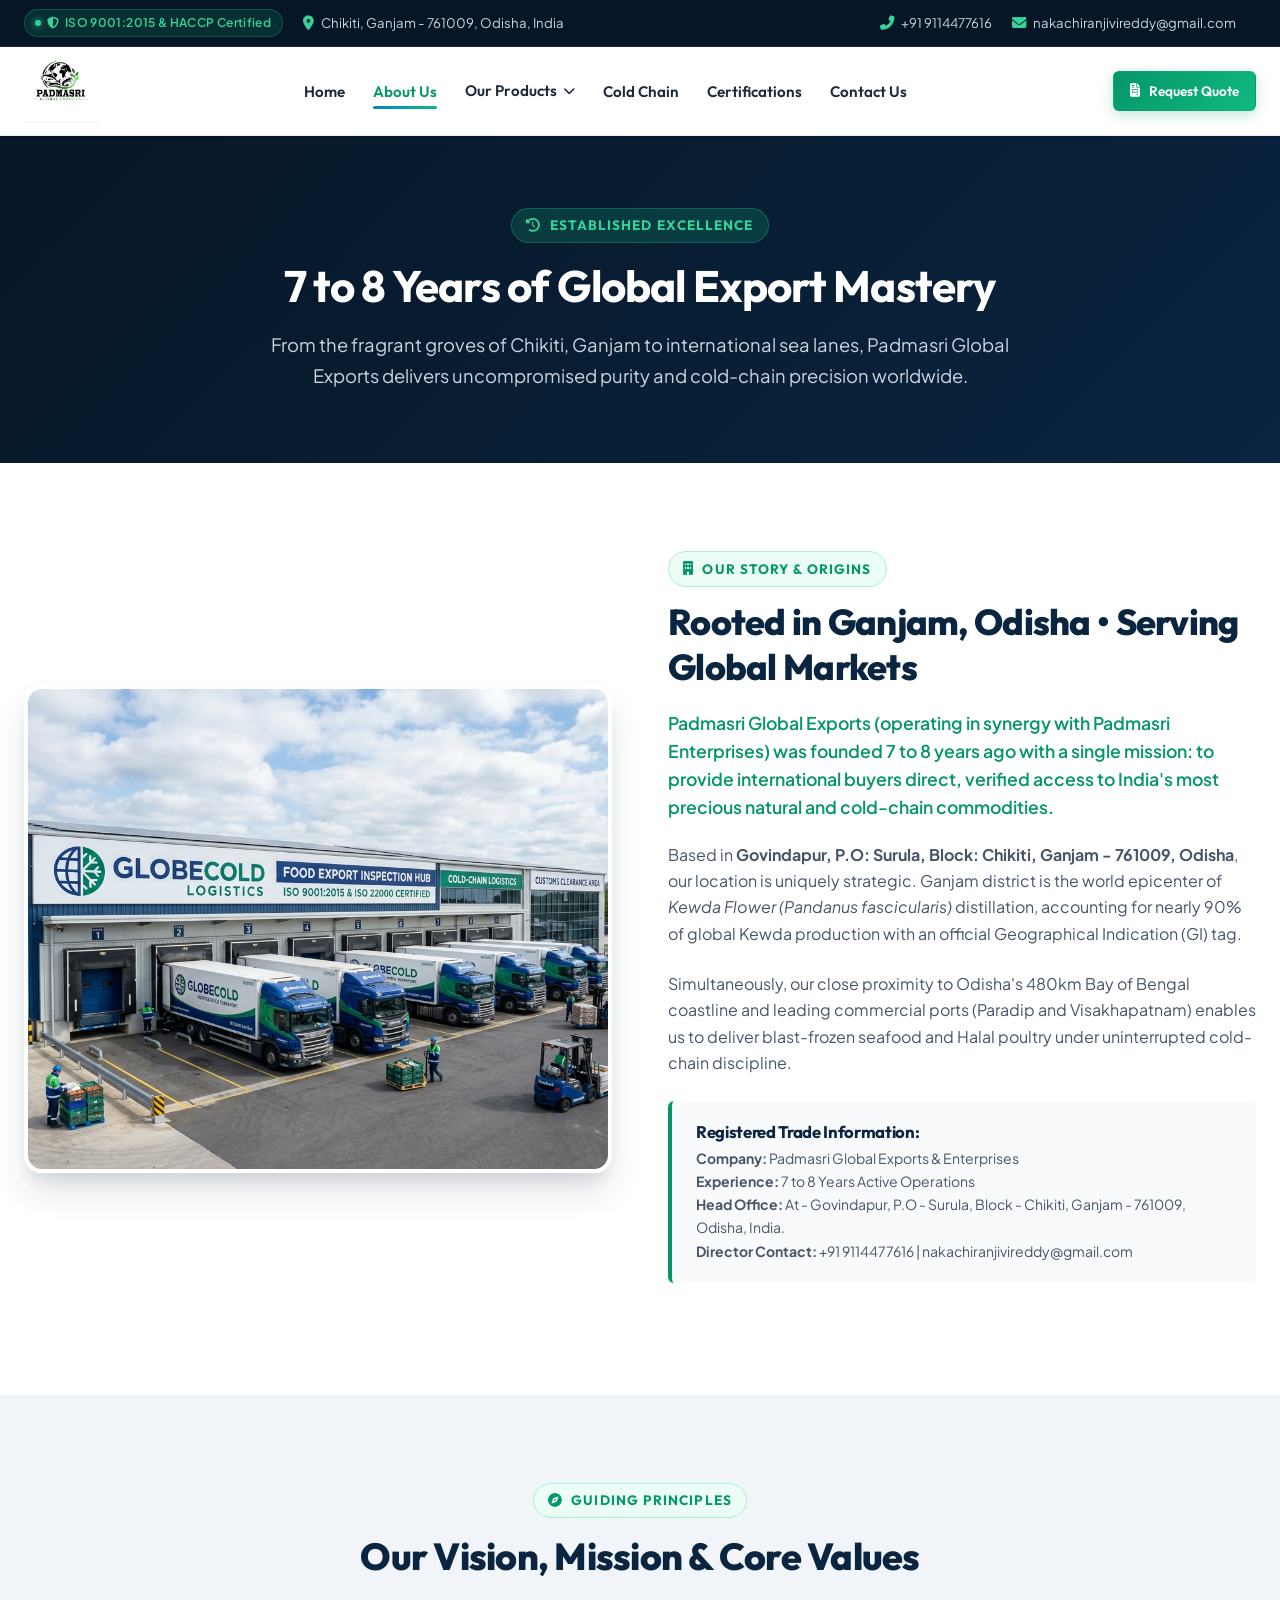
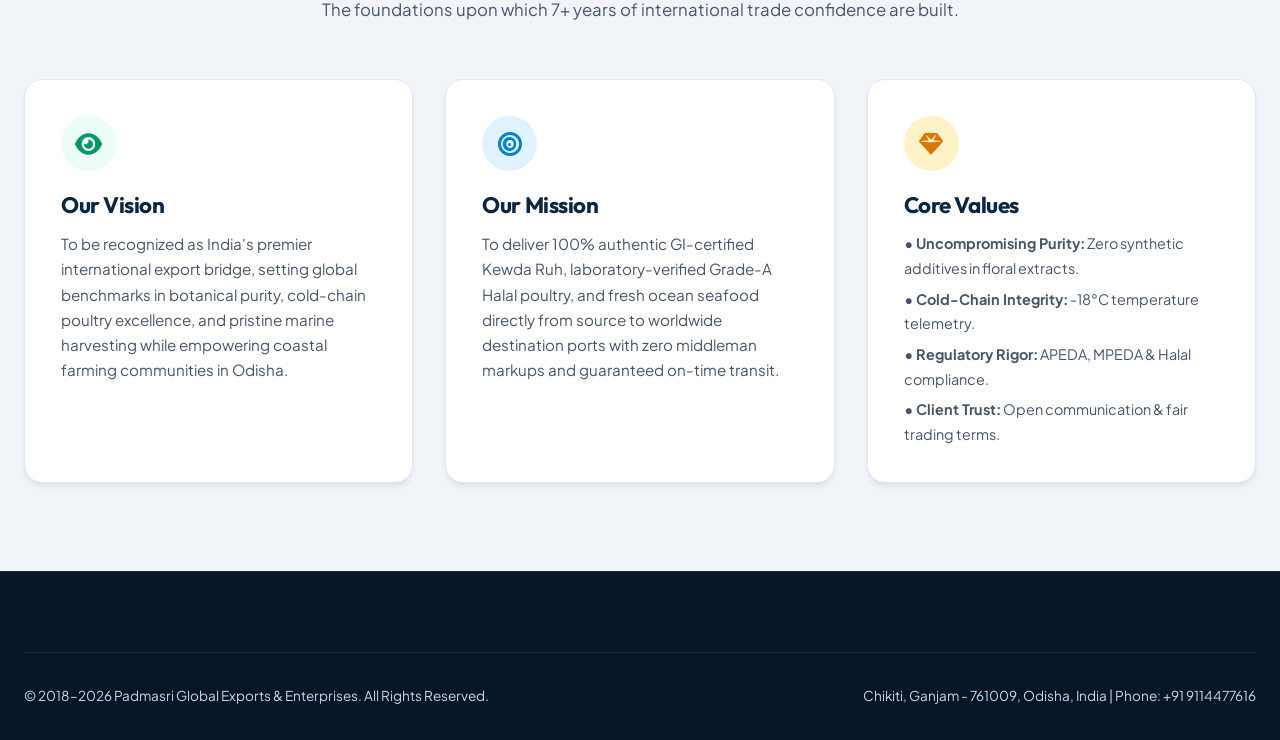
==== commit 464e5de2: "Update official Padmasri Global Exports brand logo and favicon across all pages" ====
--- a/about.html
+++ b/about.html
@@ -5,7 +5,7 @@
   <meta name="viewport" content="width=device-width, initial-scale=1.0">
   <title>About Us | Padmasri Global Exports &amp; Enterprises</title>
   <meta name="description" content="Discover Padmasri Global Exports - 7 to 8 years of premier international trade connecting Ganjam Odisha's authentic Kewda Ruh, Halal frozen poultry, and pristine marine seafood to world markets.">
-  <link rel="icon" type="image/svg+xml" href="assets/images/favicon.svg">
+  <link rel="icon" type="image/png" href="assets/images/favicon.png">
 
   <link rel="stylesheet" href="https://cdnjs.cloudflare.com/ajax/libs/font-awesome/6.5.1/css/all.min.css">
   <link rel="stylesheet" href="https://cdn.jsdelivr.net/npm/bootstrap-icons@1.11.3/font/bootstrap-icons.css">
@@ -33,7 +33,7 @@
     <div class="container">
       <nav class="navbar">
         <a href="index.html" class="brand-logo">
-          <img src="assets/images/logo.svg" alt="Padmasri Global Exports Logo" width="260" height="60">
+          <img src="assets/images/logo.png" alt="Padmasri Global Exports Logo" width="190" height="64">
         </a>
         <ul class="nav-menu">
           <li><a href="index.html" class="nav-link">Home</a></li>
--- a/css/style.css
+++ b/css/style.css
@@ -236,13 +236,15 @@
 }
 
 .brand-logo img {
-  height: 54px;
+  height: 64px;
   width: auto;
+  max-width: 190px;
+  object-fit: contain;
   transition: transform var(--transition-fast);
 }
 
 .brand-logo:hover img {
-  transform: scale(1.02);
+  transform: scale(1.03);
 }
 
 .nav-menu {
@@ -1628,11 +1630,14 @@
 }
 
 .footer-brand img {
-  height: 52px;
+  height: 68px;
+  width: auto;
+  max-width: 170px;
   margin-bottom: 1.25rem;
   background: #FFFFFF;
   padding: 6px 12px;
-  border-radius: var(--radius-sm);
+  border-radius: var(--radius-md);
+  object-fit: contain;
 }
 
 .footer-brand p {
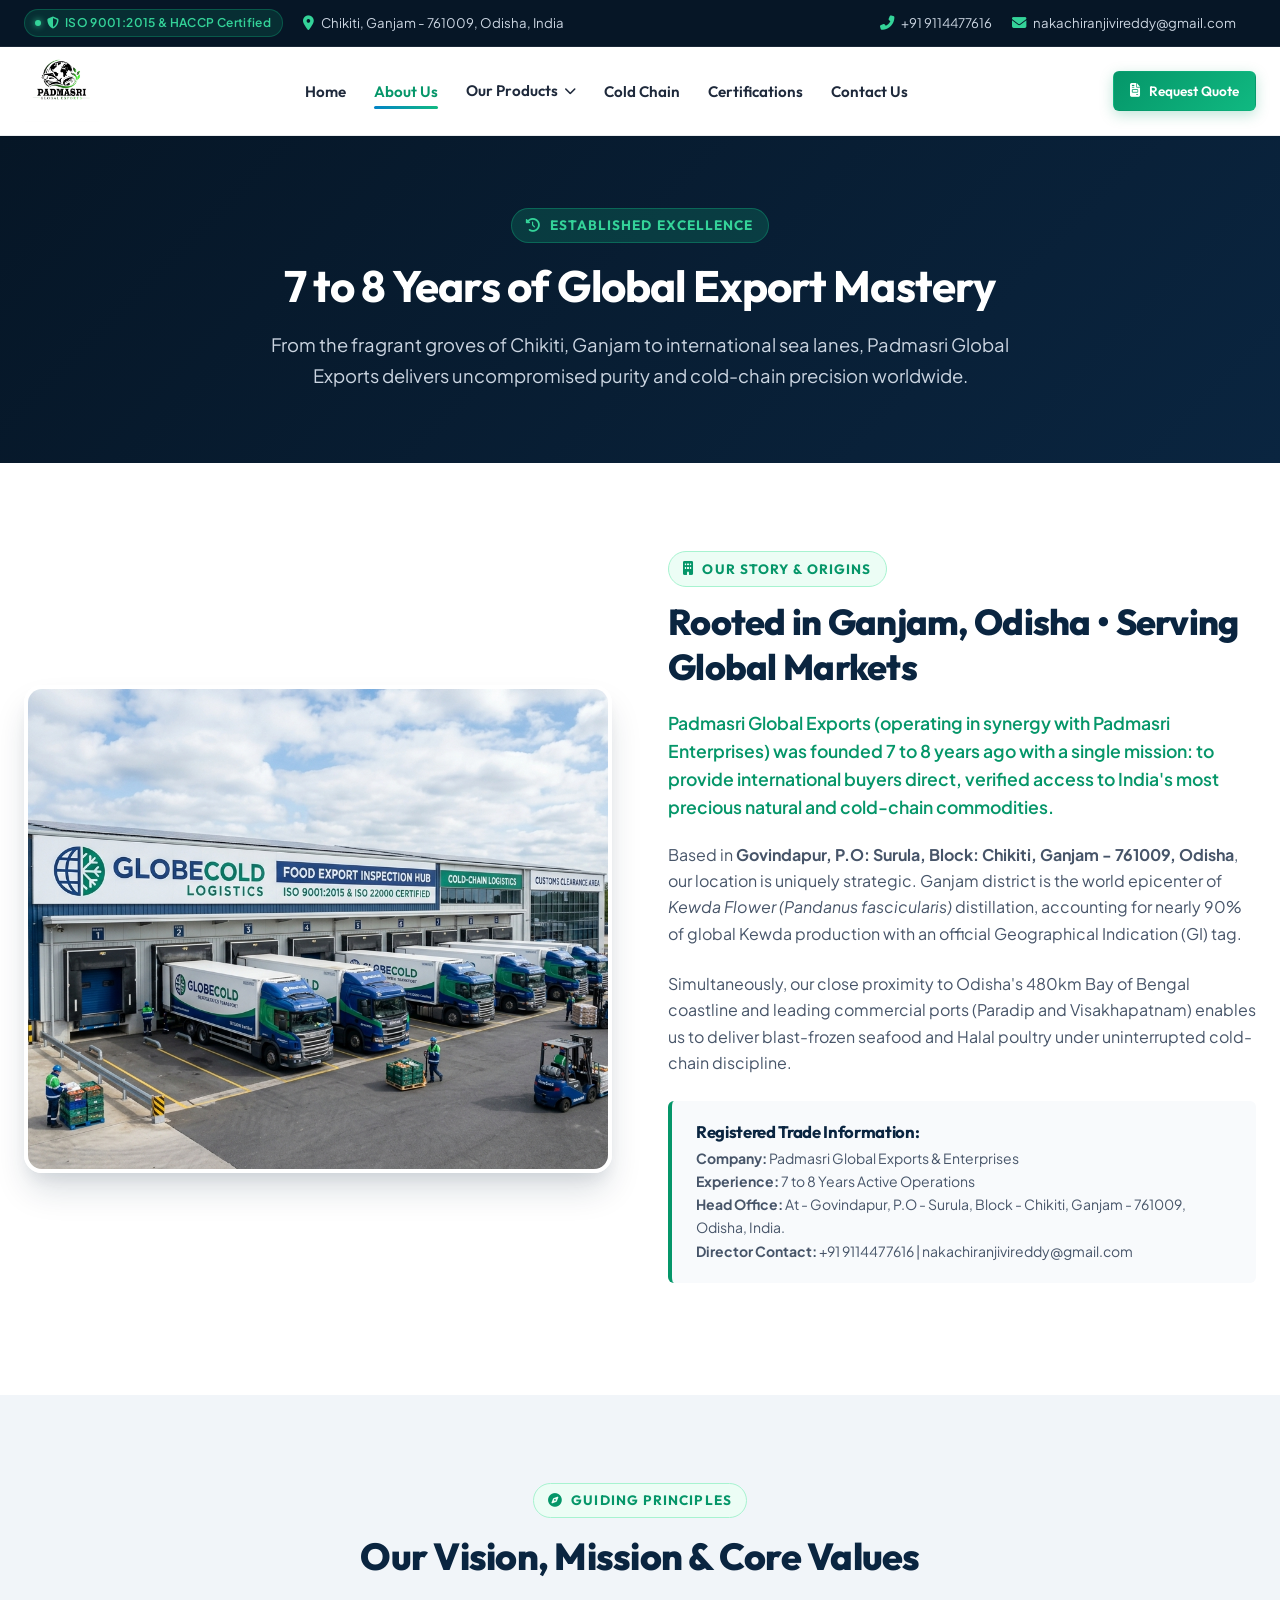
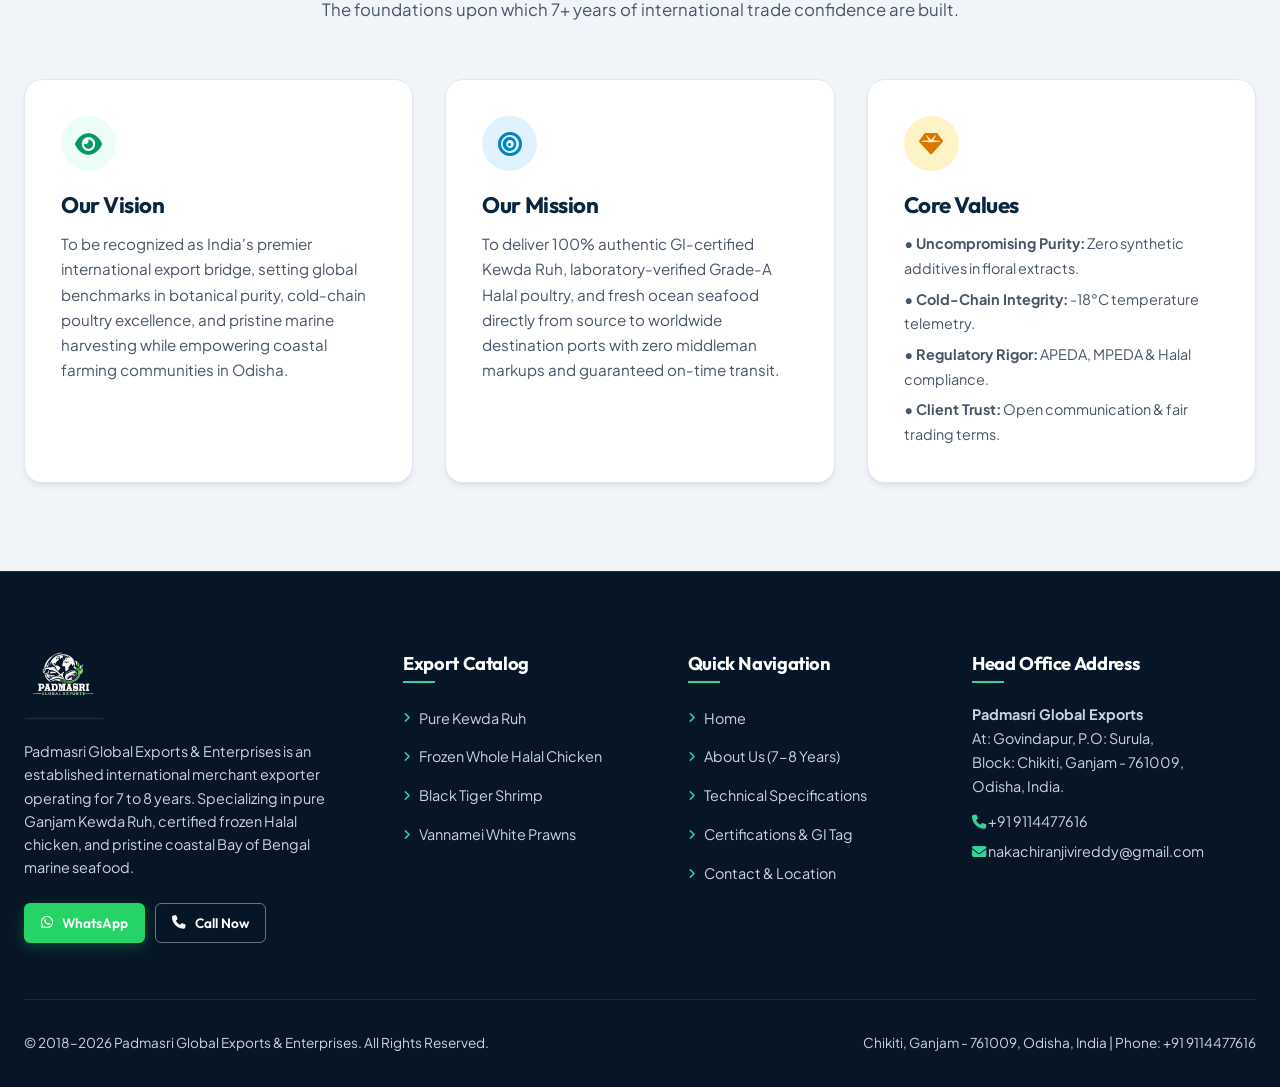
==== commit 9c0476c8: "Eliminate logo white patch in header and footer, remove mobile topbar clutter, enhance mobile menu n" ====
--- a/about.html
+++ b/about.html
@@ -160,6 +160,56 @@
   <!-- FOOTER -->
   <footer class="site-footer">
     <div class="container">
+      <div class="footer-grid">
+        <div class="footer-brand">
+          <img src="assets/images/logo-white.png" alt="Padmasri Global Exports Logo" width="170" height="68">
+          <p>
+            Padmasri Global Exports &amp; Enterprises is an established international merchant exporter operating for 7 to 8 years. Specializing in pure Ganjam Kewda Ruh, certified frozen Halal chicken, and pristine coastal Bay of Bengal marine seafood.
+          </p>
+          <div style="display: flex; gap: 0.65rem;">
+            <a href="https://wa.me/919114477616" target="_blank" rel="noopener" class="btn btn-whatsapp btn-sm"><i class="fab fa-whatsapp"></i> WhatsApp</a>
+            <a href="tel:+919114477616" class="btn btn-outline-white btn-sm"><i class="fa fa-phone"></i> Call Now</a>
+          </div>
+        </div>
+
+        <div class="footer-col">
+          <h4>Export Catalog</h4>
+          <ul class="footer-links">
+            <li><a href="products.html#kewda"><i class="fa fa-angle-right"></i> Pure Kewda Ruh</a></li>
+            <li><a href="products.html#chicken"><i class="fa fa-angle-right"></i> Frozen Whole Halal Chicken</a></li>
+            <li><a href="products.html#seafood"><i class="fa fa-angle-right"></i> Black Tiger Shrimp</a></li>
+            <li><a href="products.html#seafood"><i class="fa fa-angle-right"></i> Vannamei White Prawns</a></li>
+          </ul>
+        </div>
+
+        <div class="footer-col">
+          <h4>Quick Navigation</h4>
+          <ul class="footer-links">
+            <li><a href="index.html"><i class="fa fa-angle-right"></i> Home</a></li>
+            <li><a href="about.html"><i class="fa fa-angle-right"></i> About Us (7-8 Years)</a></li>
+            <li><a href="products.html"><i class="fa fa-angle-right"></i> Technical Specifications</a></li>
+            <li><a href="certifications.html"><i class="fa fa-angle-right"></i> Certifications &amp; GI Tag</a></li>
+            <li><a href="contact.html"><i class="fa fa-angle-right"></i> Contact &amp; Location</a></li>
+          </ul>
+        </div>
+
+        <div class="footer-col">
+          <h4>Head Office Address</h4>
+          <p style="font-size: 0.9rem; color: #CBD5E1; margin-bottom: 0.75rem;">
+            <strong>Padmasri Global Exports</strong><br>
+            At: Govindapur, P.O: Surula,<br>
+            Block: Chikiti, Ganjam - 761009,<br>
+            Odisha, India.
+          </p>
+          <p style="font-size: 0.9rem; color: #CBD5E1; margin-bottom: 0.35rem;">
+            <i class="fa fa-phone" style="color: var(--emerald-mint);"></i> +91 9114477616
+          </p>
+          <p style="font-size: 0.9rem; color: #CBD5E1;">
+            <i class="fa fa-envelope" style="color: var(--emerald-mint);"></i> nakachiranjivireddy@gmail.com
+          </p>
+        </div>
+      </div>
+
       <div class="footer-bottom">
         <div>&copy; 2018–2026 Padmasri Global Exports &amp; Enterprises. All Rights Reserved.</div>
         <div>Chikiti, Ganjam - 761009, Odisha, India | Phone: +91 9114477616</div>
--- a/css/style.css
+++ b/css/style.css
@@ -1632,11 +1632,10 @@
 .footer-brand img {
   height: 68px;
   width: auto;
-  max-width: 170px;
+  max-width: 180px;
   margin-bottom: 1.25rem;
-  background: #FFFFFF;
-  padding: 6px 12px;
-  border-radius: var(--radius-md);
+  background: transparent;
+  padding: 0;
   object-fit: contain;
 }
 
@@ -1755,7 +1754,157 @@
   }
 }
 
-@media (max-width: 860px) {
+/* ==========================================================================
+   MOBILE & RESPONSIVE COMPATIBILITY
+   ========================================================================== */
+@keyframes slideDownMenu {
+  from {
+    opacity: 0;
+    transform: translateY(-12px);
+  }
+  to {
+    opacity: 1;
+    transform: translateY(0);
+  }
+}
+
+.product-card {
+  cursor: pointer;
+  user-select: none;
+}
+
+.product-card:active {
+  transform: scale(0.985);
+}
+
+.cert-cards-grid {
+  display: grid;
+  grid-template-columns: repeat(2, 1fr);
+  gap: 2rem;
+}
+
+@media (max-width: 991px) {
+  html, body {
+    overflow-x: hidden;
+    width: 100%;
+    max-width: 100vw;
+  }
+
+  /* HIDE THE CLUTTERED TOP-BAR COMPLETELY ON MOBILE & TABLETS AS REQUESTED */
+  .top-bar {
+    display: none !important;
+  }
+
+  .cert-cards-grid {
+    grid-template-columns: 1fr;
+    gap: 1.5rem;
+  }
+
+  .site-header {
+    position: sticky;
+    top: 0;
+    padding: 0;
+    box-shadow: 0 2px 10px rgba(10, 37, 64, 0.08);
+  }
+
+  .navbar {
+    padding: 0.6rem 0;
+  }
+
+  .brand-logo img {
+    height: 52px;
+    max-width: 150px;
+  }
+
+  .mobile-toggle {
+    display: inline-flex;
+    align-items: center;
+    justify-content: center;
+    width: 44px;
+    height: 44px;
+    background: var(--slate-100);
+    border: 1.5px solid var(--slate-200);
+    border-radius: var(--radius-md);
+    color: var(--primary-blue);
+    font-size: 1.35rem;
+    cursor: pointer;
+    transition: all var(--transition-fast);
+  }
+
+  .mobile-toggle:hover, .mobile-toggle:focus {
+    background: var(--primary-blue);
+    color: var(--white);
+    border-color: var(--primary-blue);
+  }
+
+  /* Full-width responsive mobile navigation menu */
+  .nav-menu {
+    position: fixed;
+    top: 66px;
+    left: 0;
+    width: 100%;
+    height: calc(100vh - 66px);
+    background: #ffffff;
+    flex-direction: column;
+    align-items: stretch;
+    gap: 0;
+    padding: 1.25rem 1.5rem 4rem;
+    box-shadow: 0 25px 50px rgba(0, 0, 0, 0.2);
+    border-top: 3px solid var(--primary-green);
+    overflow-y: auto;
+    -webkit-overflow-scrolling: touch;
+    display: none;
+    z-index: 1050;
+  }
+
+  .nav-menu.open {
+    display: flex;
+    animation: slideDownMenu 0.25s ease-out forwards;
+  }
+
+  .nav-menu > li {
+    width: 100%;
+    border-bottom: 1px solid var(--slate-100);
+  }
+
+  .nav-link {
+    display: flex;
+    align-items: center;
+    justify-content: space-between;
+    padding: 1rem 0.25rem;
+    font-size: 1.05rem;
+    font-weight: 700;
+    color: var(--primary-blue);
+  }
+
+  .nav-link::after {
+    display: none;
+  }
+
+  .nav-dropdown-menu {
+    position: static;
+    opacity: 1;
+    visibility: visible;
+    transform: none;
+    box-shadow: none;
+    border: 1px solid var(--slate-200);
+    border-radius: var(--radius-md);
+    background: var(--slate-50);
+    padding: 0.5rem 0;
+    margin: 0.25rem 0 0.85rem;
+  }
+
+  .nav-dropdown-item {
+    padding: 0.75rem 1rem;
+    font-size: 0.925rem;
+    color: var(--slate-700);
+    border-bottom: 1px solid var(--slate-200);
+  }
+
+  .nav-dropdown-item:last-child {
+    border-bottom: none;
+  }
+
   .about-grid,
   .rfq-container,
   .cold-chain-grid,
@@ -1763,67 +1912,136 @@
     grid-template-columns: 1fr;
     gap: 2.5rem;
   }
+
   .hero-title {
-    font-size: 2.45rem;
-  }
+    font-size: 2.35rem;
+  }
+
   .section-title {
     font-size: 1.95rem;
   }
-  .mobile-toggle {
-    display: block;
-  }
-  .nav-menu {
-    position: fixed;
-    top: 70px;
-    left: 0;
+}
+
+@media (max-width: 640px) {
+  html, body {
+    overflow-x: hidden;
+    max-width: 100vw;
+  }
+
+  .container {
+    padding-left: 1rem;
+    padding-right: 1rem;
+  }
+
+  .site-header {
+    top: 0;
+  }
+
+  .brand-logo img {
+    height: 46px;
+    max-width: 135px;
+  }
+
+  #btn-request-quote {
+    display: none; /* Hide header quote button on very narrow screens so logo and menu toggle have full breathing room */
+  }
+
+  .hero-section {
+    padding: 3.5rem 0 3rem;
+  }
+
+  .hero-title {
+    font-size: 1.85rem;
+    line-height: 1.25;
+  }
+
+  .hero-desc {
+    font-size: 0.95rem;
+    line-height: 1.6;
+    margin-bottom: 1.75rem;
+  }
+
+  .hero-actions {
+    flex-direction: column;
+    align-items: stretch;
+    gap: 0.75rem;
+    margin-bottom: 2.5rem;
+  }
+
+  .hero-actions .btn {
     width: 100%;
-    background: var(--white);
-    flex-direction: column;
-    padding: 1.5rem;
-    box-shadow: var(--shadow-xl);
-    border-top: 1px solid var(--slate-200);
-    max-height: calc(100vh - 70px);
-    overflow-y: auto;
-    display: none;
-  }
-  .nav-menu.open {
-    display: flex;
-  }
-  .nav-dropdown-menu {
-    position: static;
-    opacity: 1;
-    visibility: visible;
-    transform: none;
-    box-shadow: none;
-    border: none;
-    padding-left: 1rem;
-  }
-  .top-bar-left, .top-bar-right {
-    justify-content: center;
-    width: 100%;
-  }
-}
-
-@media (max-width: 640px) {
-  .hero-title {
-    font-size: 2rem;
-  }
+    text-align: center;
+  }
+
   .hero-stats-grid,
   .products-grid,
   .cert-grid,
+  .cert-cards-grid,
   .ports-grid,
   .footer-grid {
     grid-template-columns: 1fr;
-  }
+    gap: 1.25rem;
+  }
+
+  .section {
+    padding: 3.5rem 0;
+  }
+
+  .section-title {
+    font-size: 1.65rem;
+  }
+
+  .product-thumb {
+    height: 220px;
+  }
+
+  .rfq-form-card {
+    padding: 1.5rem;
+  }
+
   .form-grid-2 {
     grid-template-columns: 1fr;
   }
+
+  .contact-info-panel,
   .contact-form-box {
-    padding: 1.75rem;
-  }
+    padding: 1.5rem;
+  }
+
   .about-badge-floating {
     position: static;
     margin-top: 1rem;
     max-width: 100%;
   }
-}
+
+  .floating-actions {
+    bottom: 1rem;
+    right: 1rem;
+    gap: 0.6rem;
+  }
+
+  .float-btn {
+    width: 46px;
+    height: 46px;
+    font-size: 1.3rem;
+  }
+
+  /* Modal Mobile Optimization */
+  .modal-overlay {
+    padding: 0.75rem;
+  }
+
+  .modal-content {
+    padding: 1.25rem;
+    max-height: 90vh;
+    border-radius: var(--radius-lg);
+  }
+
+  .modal-banner {
+    height: 180px !important;
+  }
+
+  .modal-banner h3 {
+    font-size: 1.3rem !important;
+  }
+}
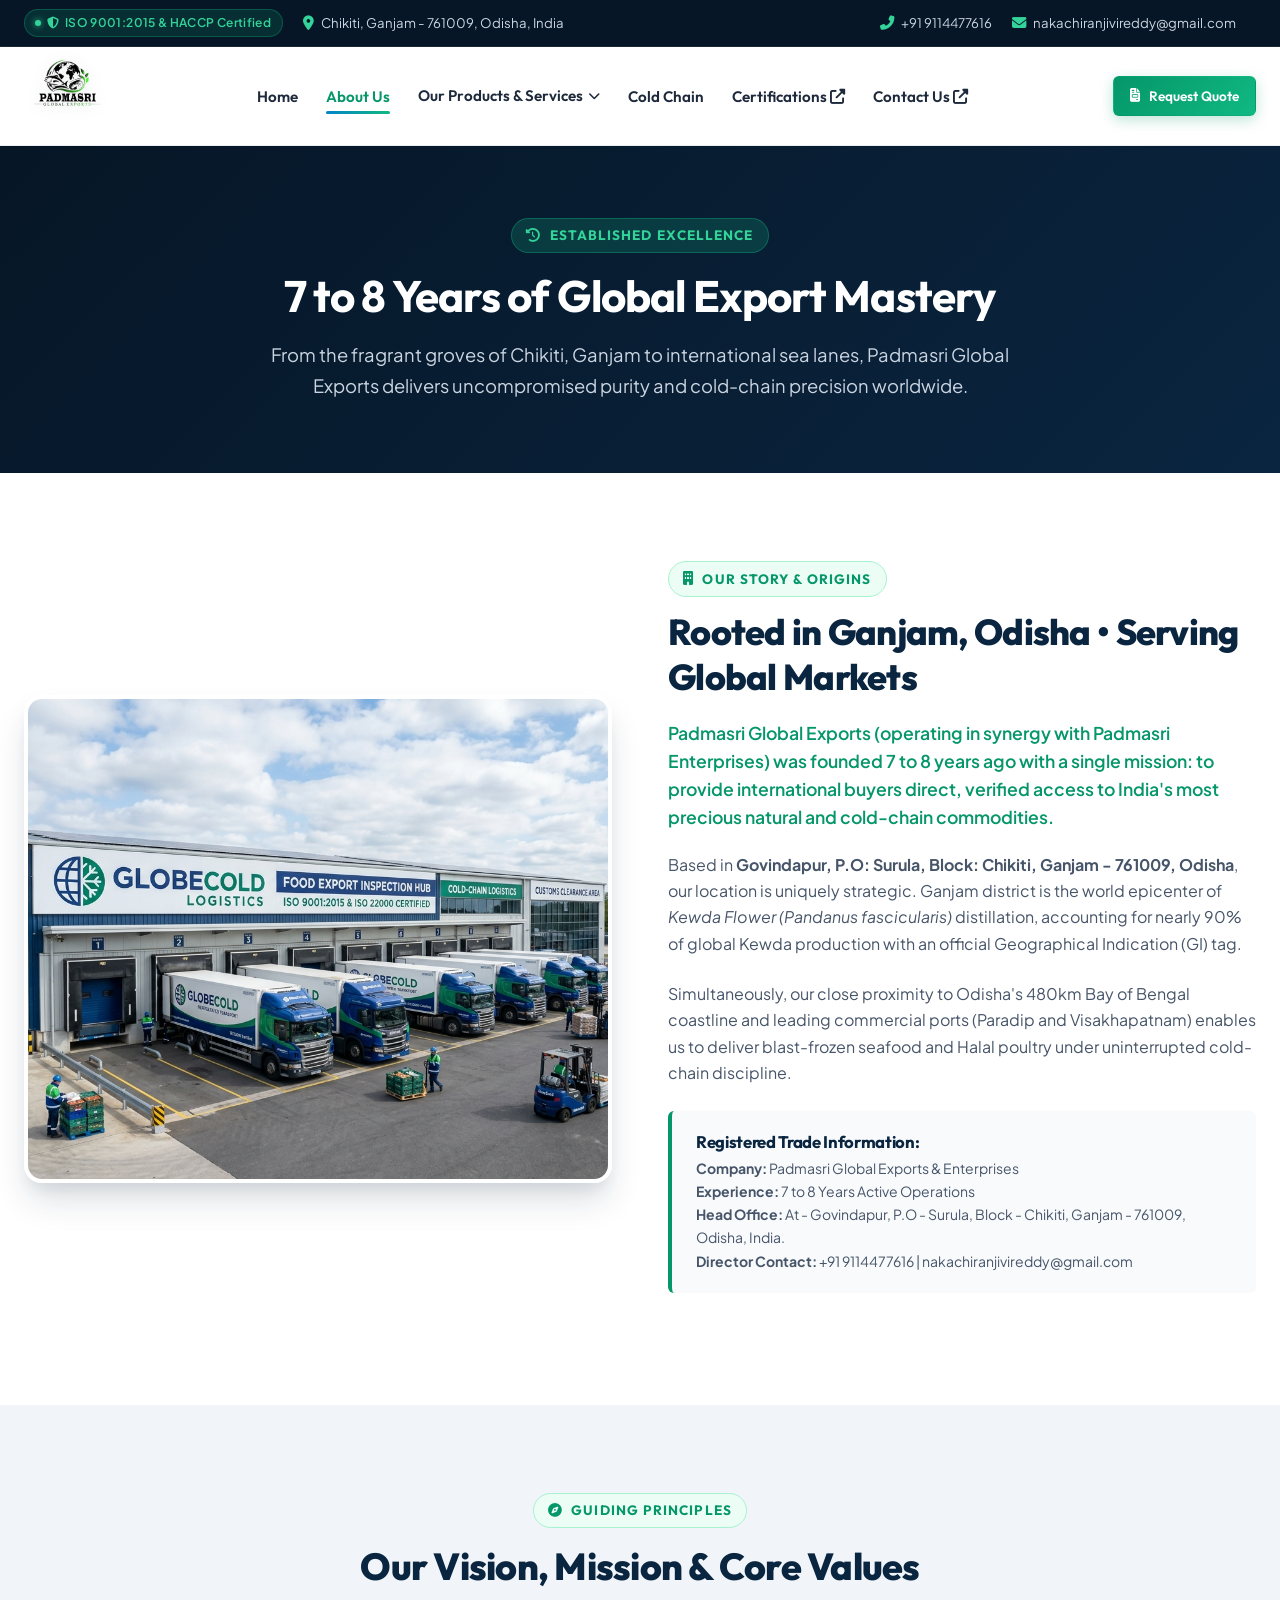
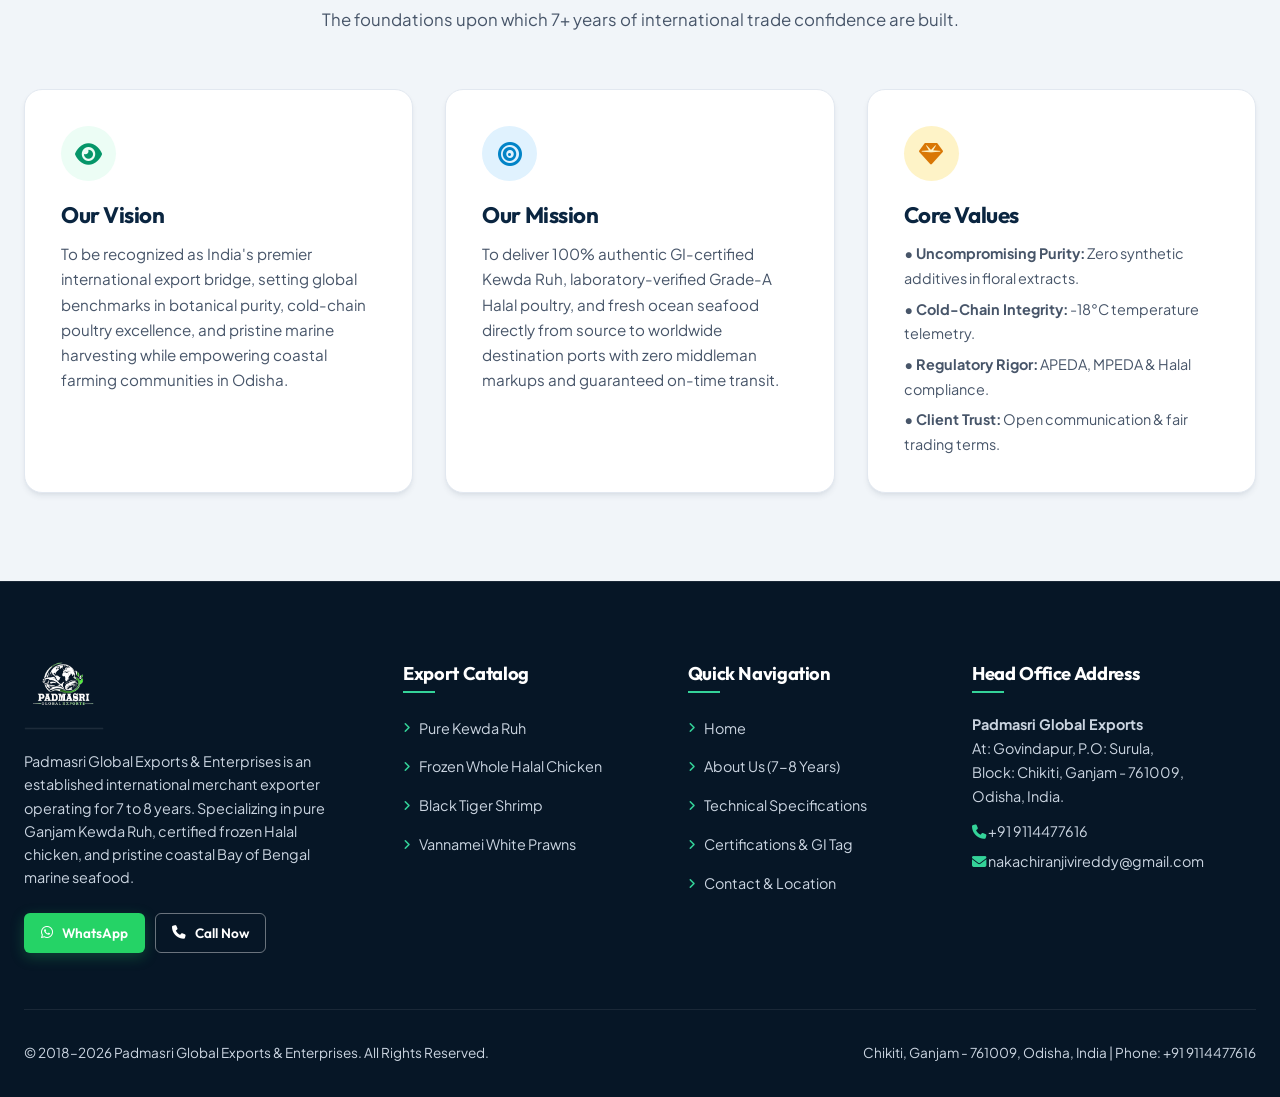
==== commit 39e59790: "Fix mobile screen overflow on RFQ and Contact cards, instant 0ms mobile menu toggle, enlarged header" ====
--- a/about.html
+++ b/about.html
@@ -39,17 +39,17 @@
           <li><a href="index.html" class="nav-link">Home</a></li>
           <li><a href="about.html" class="nav-link active">About Us</a></li>
           <li class="nav-dropdown">
-            <a href="products.html" class="nav-link nav-dropdown-toggle">Our Products <i class="fa fa-chevron-down"></i></a>
+            <a href="products.html" class="nav-link nav-dropdown-toggle" target="_blank" rel="noopener">Our Products &amp; Services <i class="fa fa-chevron-down"></i></a>
             <ul class="nav-dropdown-menu">
-              <li><a href="products.html#kewda" class="nav-dropdown-item"><i class="fa fa-spa"></i> Pure Kewda Ruh &amp; Extracts</a></li>
-              <li><a href="products.html#chicken" class="nav-dropdown-item"><i class="fa fa-drumstick-bite"></i> Frozen Halal Chicken</a></li>
-              <li><a href="products.html#seafood" class="nav-dropdown-item"><i class="fa fa-shrimp"></i> Marine Seafood &amp; Prawns</a></li>
-              <li><a href="products.html#logistics" class="nav-dropdown-item"><i class="fa fa-ship"></i> Cold-Chain Reefer Logistics</a></li>
+              <li><a href="products.html#kewda" class="nav-dropdown-item" target="_blank" rel="noopener"><i class="fa fa-spa"></i> Pure Kewda Ruh &amp; Extracts <i class="fa fa-external-link-alt nav-ext-icon"></i></a></li>
+              <li><a href="products.html#chicken" class="nav-dropdown-item" target="_blank" rel="noopener"><i class="fa fa-drumstick-bite"></i> Frozen Halal Chicken <i class="fa fa-external-link-alt nav-ext-icon"></i></a></li>
+              <li><a href="products.html#seafood" class="nav-dropdown-item" target="_blank" rel="noopener"><i class="fa fa-shrimp"></i> Marine Seafood &amp; Prawns <i class="fa fa-external-link-alt nav-ext-icon"></i></a></li>
+              <li><a href="products.html#logistics" class="nav-dropdown-item" target="_blank" rel="noopener"><i class="fa fa-ship"></i> Cold-Chain Reefer Logistics <i class="fa fa-external-link-alt nav-ext-icon"></i></a></li>
             </ul>
           </li>
           <li><a href="index.html#cold-chain" class="nav-link">Cold Chain</a></li>
-          <li><a href="certifications.html" class="nav-link">Certifications</a></li>
-          <li><a href="contact.html" class="nav-link">Contact Us</a></li>
+          <li><a href="certifications.html" class="nav-link" target="_blank" rel="noopener">Certifications <i class="fa fa-external-link-alt nav-ext-icon"></i></a></li>
+          <li><a href="contact.html" class="nav-link" target="_blank" rel="noopener">Contact Us <i class="fa fa-external-link-alt nav-ext-icon"></i></a></li>
         </ul>
         <div class="nav-actions">
           <a href="contact.html" class="btn btn-accent btn-sm"><i class="fa fa-file-invoice"></i> Request Quote</a>
--- a/css/style.css
+++ b/css/style.css
@@ -236,15 +236,17 @@
 }
 
 .brand-logo img {
-  height: 64px;
+  height: 74px;
   width: auto;
-  max-width: 190px;
+  max-width: 230px;
   object-fit: contain;
-  transition: transform var(--transition-fast);
+  transition: transform 0.25s cubic-bezier(0.34, 1.56, 0.64, 1), filter 0.25s ease;
+  filter: drop-shadow(0 2px 8px rgba(10, 37, 64, 0.08));
 }
 
 .brand-logo:hover img {
-  transform: scale(1.03);
+  transform: scale(1.05);
+  filter: drop-shadow(0 4px 14px rgba(16, 185, 129, 0.22));
 }
 
 .nav-menu {
@@ -379,9 +381,21 @@
   border-radius: var(--radius-md);
   border: 1.5px solid transparent;
   cursor: pointer;
-  transition: all var(--transition-normal);
+  transition: transform 0.22s cubic-bezier(0.34, 1.56, 0.64, 1), box-shadow 0.22s ease, background 0.22s ease;
   text-decoration: none;
-  white-space: nowrap;
+  white-space: normal;
+  word-break: normal;
+  text-align: center;
+  max-width: 100%;
+  box-sizing: border-box;
+}
+
+.btn:hover {
+  transform: translateY(-2.5px) scale(1.02);
+}
+
+.btn:active {
+  transform: scale(0.97);
 }
 
 .btn-primary {
@@ -1082,6 +1096,21 @@
   grid-template-columns: 1.1fr 0.9fr;
   gap: 3rem;
   align-items: center;
+  width: 100%;
+}
+
+.rfq-container > * {
+  min-width: 0;
+  max-width: 100%;
+  width: 100%;
+}
+
+.rfq-title, .rfq-heading {
+  color: var(--white);
+  font-size: 2rem;
+  margin-bottom: 0.75rem;
+  word-break: break-word;
+  overflow-wrap: break-word;
 }
 
 .rfq-form-card {
@@ -1092,6 +1121,18 @@
   border-radius: var(--radius-xl);
   padding: 2.5rem;
   box-shadow: 0 25px 50px rgba(0, 0, 0, 0.3);
+  min-width: 0;
+  max-width: 100%;
+  width: 100%;
+  box-sizing: border-box;
+  overflow: hidden;
+}
+
+.rfq-summary-card {
+  min-width: 0;
+  max-width: 100%;
+  width: 100%;
+  box-sizing: border-box;
 }
 
 .form-grid-2 {
@@ -1099,6 +1140,7 @@
   grid-template-columns: 1fr 1fr;
   gap: 1rem;
   margin-bottom: 1rem;
+  width: 100%;
 }
 
 .form-group {
@@ -1393,6 +1435,13 @@
   display: grid;
   grid-template-columns: 1fr 1.2fr;
   gap: 3.5rem;
+  width: 100%;
+}
+
+.contact-grid > * {
+  min-width: 0;
+  max-width: 100%;
+  width: 100%;
 }
 
 .contact-info-panel {
@@ -1404,18 +1453,26 @@
   flex-direction: column;
   justify-content: space-between;
   box-shadow: var(--shadow-xl);
+  min-width: 0;
+  max-width: 100%;
+  width: 100%;
+  box-sizing: border-box;
+  overflow: hidden;
+  word-break: break-word;
 }
 
 .contact-info-top h3 {
   color: var(--white);
   font-size: 1.85rem;
   margin-bottom: 0.75rem;
+  word-break: break-word;
 }
 
 .contact-info-top p {
   color: #CBD5E1;
   font-size: 0.95rem;
   margin-bottom: 2rem;
+  word-break: break-word;
 }
 
 .contact-items-list {
@@ -1423,12 +1480,15 @@
   flex-direction: column;
   gap: 1.5rem;
   margin-bottom: 2.5rem;
+  width: 100%;
 }
 
 .contact-item {
   display: flex;
   align-items: flex-start;
   gap: 1rem;
+  min-width: 0;
+  max-width: 100%;
 }
 
 .contact-icon {
@@ -1445,6 +1505,13 @@
   flex-shrink: 0;
 }
 
+.contact-details {
+  min-width: 0;
+  max-width: calc(100% - 56px);
+  flex: 1;
+  overflow: hidden;
+}
+
 .contact-details h5 {
   color: #94A3B8;
   font-size: 0.8rem;
@@ -1455,8 +1522,12 @@
 
 .contact-details a, .contact-details span {
   color: var(--white);
-  font-size: 1rem;
+  font-size: 0.98rem;
   font-weight: 600;
+  display: block;
+  word-break: break-word;
+  overflow-wrap: anywhere;
+  line-height: 1.45;
 }
 
 .contact-details a:hover {
@@ -1470,6 +1541,11 @@
   padding: 3rem;
   border: 1px solid var(--slate-200);
   box-shadow: var(--shadow-lg);
+  min-width: 0;
+  max-width: 100%;
+  width: 100%;
+  box-sizing: border-box;
+  overflow: hidden;
 }
 
 /* ==========================================================================
@@ -1812,8 +1888,8 @@
   }
 
   .brand-logo img {
-    height: 52px;
-    max-width: 150px;
+    height: 64px !important;
+    max-width: 200px !important;
   }
 
   .mobile-toggle {
@@ -1829,6 +1905,7 @@
     font-size: 1.35rem;
     cursor: pointer;
     transition: all var(--transition-fast);
+    -webkit-tap-highlight-color: transparent;
   }
 
   .mobile-toggle:hover, .mobile-toggle:focus {
@@ -1837,29 +1914,36 @@
     border-color: var(--primary-blue);
   }
 
-  /* Full-width responsive mobile navigation menu */
+  /* Full-width responsive mobile navigation menu with 0ms transition */
   .nav-menu {
     position: fixed;
-    top: 66px;
+    top: 72px;
     left: 0;
     width: 100%;
-    height: calc(100vh - 66px);
+    height: calc(100vh - 72px);
     background: #ffffff;
     flex-direction: column;
     align-items: stretch;
     gap: 0;
-    padding: 1.25rem 1.5rem 4rem;
-    box-shadow: 0 25px 50px rgba(0, 0, 0, 0.2);
+    padding: 1rem 1.25rem 5rem;
+    box-shadow: 0 25px 50px rgba(0, 0, 0, 0.25);
     border-top: 3px solid var(--primary-green);
     overflow-y: auto;
     -webkit-overflow-scrolling: touch;
-    display: none;
     z-index: 1050;
+    display: flex;
+    opacity: 0;
+    visibility: hidden;
+    transform: translateY(-16px);
+    pointer-events: none;
+    transition: opacity 0.16s ease-out, transform 0.18s cubic-bezier(0.16, 1, 0.3, 1), visibility 0.16s;
   }
 
   .nav-menu.open {
-    display: flex;
-    animation: slideDownMenu 0.25s ease-out forwards;
+    opacity: 1;
+    visibility: visible;
+    transform: translateY(0);
+    pointer-events: auto;
   }
 
   .nav-menu > li {
@@ -1871,7 +1955,7 @@
     display: flex;
     align-items: center;
     justify-content: space-between;
-    padding: 1rem 0.25rem;
+    padding: 0.95rem 0.25rem;
     font-size: 1.05rem;
     font-weight: 700;
     color: var(--primary-blue);
@@ -1879,6 +1963,13 @@
 
   .nav-link::after {
     display: none;
+  }
+
+  .nav-ext-icon {
+    font-size: 0.75rem;
+    opacity: 0.6;
+    margin-left: auto;
+    color: var(--primary-green);
   }
 
   .nav-dropdown-menu {
@@ -1890,15 +1981,18 @@
     border: 1px solid var(--slate-200);
     border-radius: var(--radius-md);
     background: var(--slate-50);
-    padding: 0.5rem 0;
-    margin: 0.25rem 0 0.85rem;
+    padding: 0.4rem 0;
+    margin: 0.2rem 0 0.75rem;
   }
 
   .nav-dropdown-item {
-    padding: 0.75rem 1rem;
+    padding: 0.7rem 0.9rem;
     font-size: 0.925rem;
     color: var(--slate-700);
     border-bottom: 1px solid var(--slate-200);
+    display: flex;
+    align-items: center;
+    justify-content: space-between;
   }
 
   .nav-dropdown-item:last-child {
@@ -1910,7 +2004,35 @@
   .cold-chain-grid,
   .contact-grid {
     grid-template-columns: 1fr;
-    gap: 2.5rem;
+    gap: 2rem;
+    width: 100%;
+  }
+
+  .about-grid > *,
+  .rfq-container > *,
+  .cold-chain-grid > *,
+  .contact-grid > * {
+    min-width: 0;
+    max-width: 100%;
+    width: 100%;
+  }
+
+  .rfq-form-card,
+  .rfq-summary-card,
+  .contact-info-panel,
+  .contact-form-box {
+    padding: 1.5rem 1.25rem;
+    min-width: 0;
+    max-width: 100%;
+    width: 100%;
+    box-sizing: border-box;
+    overflow: hidden;
+  }
+
+  .form-grid-2 {
+    grid-template-columns: 1fr;
+    gap: 0.85rem;
+    width: 100%;
   }
 
   .hero-title {
@@ -1924,13 +2046,17 @@
 
 @media (max-width: 640px) {
   html, body {
-    overflow-x: hidden;
+    overflow-x: hidden !important;
+    width: 100%;
     max-width: 100vw;
   }
 
   .container {
     padding-left: 1rem;
     padding-right: 1rem;
+    width: 100%;
+    max-width: 100%;
+    box-sizing: border-box;
   }
 
   .site-header {
@@ -1938,8 +2064,8 @@
   }
 
   .brand-logo img {
-    height: 46px;
-    max-width: 135px;
+    height: 58px !important;
+    max-width: 180px !important;
   }
 
   #btn-request-quote {
@@ -1981,31 +2107,39 @@
   .footer-grid {
     grid-template-columns: 1fr;
     gap: 1.25rem;
+    width: 100%;
   }
 
   .section {
-    padding: 3.5rem 0;
+    padding: 3.25rem 0;
+    width: 100%;
+    overflow: hidden;
   }
 
   .section-title {
     font-size: 1.65rem;
   }
 
+  .rfq-title, .rfq-heading {
+    font-size: 1.45rem;
+    line-height: 1.3;
+  }
+
   .product-thumb {
     height: 220px;
   }
 
   .rfq-form-card {
-    padding: 1.5rem;
-  }
-
-  .form-grid-2 {
-    grid-template-columns: 1fr;
+    padding: 1.25rem 1rem;
   }
 
   .contact-info-panel,
   .contact-form-box {
-    padding: 1.5rem;
+    padding: 1.25rem 1rem;
+  }
+
+  .contact-details a, .contact-details span {
+    font-size: 0.92rem;
   }
 
   .about-badge-floating {
@@ -2015,33 +2149,82 @@
   }
 
   .floating-actions {
-    bottom: 1rem;
-    right: 1rem;
-    gap: 0.6rem;
+    bottom: 0.85rem;
+    right: 0.65rem;
+    gap: 0.45rem;
+    z-index: 990;
   }
 
   .float-btn {
-    width: 46px;
-    height: 46px;
-    font-size: 1.3rem;
-  }
-
-  /* Modal Mobile Optimization */
+    width: 44px;
+    height: 44px;
+    font-size: 1.25rem;
+  }
+
+  /* Modal Mobile Optimization with Pop-in animation */
   .modal-overlay {
-    padding: 0.75rem;
+    padding: 0.65rem;
   }
 
   .modal-content {
-    padding: 1.25rem;
+    padding: 1.25rem 1rem;
     max-height: 90vh;
     border-radius: var(--radius-lg);
+    width: 100%;
+    box-sizing: border-box;
   }
 
   .modal-banner {
-    height: 180px !important;
+    height: 175px !important;
   }
 
   .modal-banner h3 {
-    font-size: 1.3rem !important;
-  }
-}
+    font-size: 1.25rem !important;
+  }
+}
+
+/* Modal Spring Pop Animation */
+@keyframes modalSpringPop {
+  0% {
+    opacity: 0;
+    transform: scale(0.82) translateY(24px);
+  }
+  70% {
+    opacity: 1;
+    transform: scale(1.025) translateY(-4px);
+  }
+  100% {
+    opacity: 1;
+    transform: scale(1) translateY(0);
+  }
+}
+
+.modal-overlay.active .modal-content {
+  animation: modalSpringPop 0.32s cubic-bezier(0.34, 1.56, 0.64, 1) forwards;
+}
+
+/* Product Card Pop & Pulse Animations */
+.product-card {
+  cursor: pointer;
+  user-select: none;
+  transition: transform 0.28s cubic-bezier(0.34, 1.56, 0.64, 1), box-shadow 0.28s ease, border-color 0.28s ease;
+}
+
+.product-card:hover {
+  transform: translateY(-8px) scale(1.02);
+  box-shadow: 0 20px 35px -8px rgba(10, 37, 64, 0.2), 0 0 20px rgba(16, 185, 129, 0.15);
+  border-color: var(--primary-green);
+}
+
+.product-card:active {
+  transform: scale(0.97);
+}
+
+@keyframes badgePulse {
+  0%, 100% { transform: scale(1); }
+  50% { transform: scale(1.05); }
+}
+
+.badge-green, .badge-gold {
+  animation: badgePulse 3.5s infinite ease-in-out;
+}
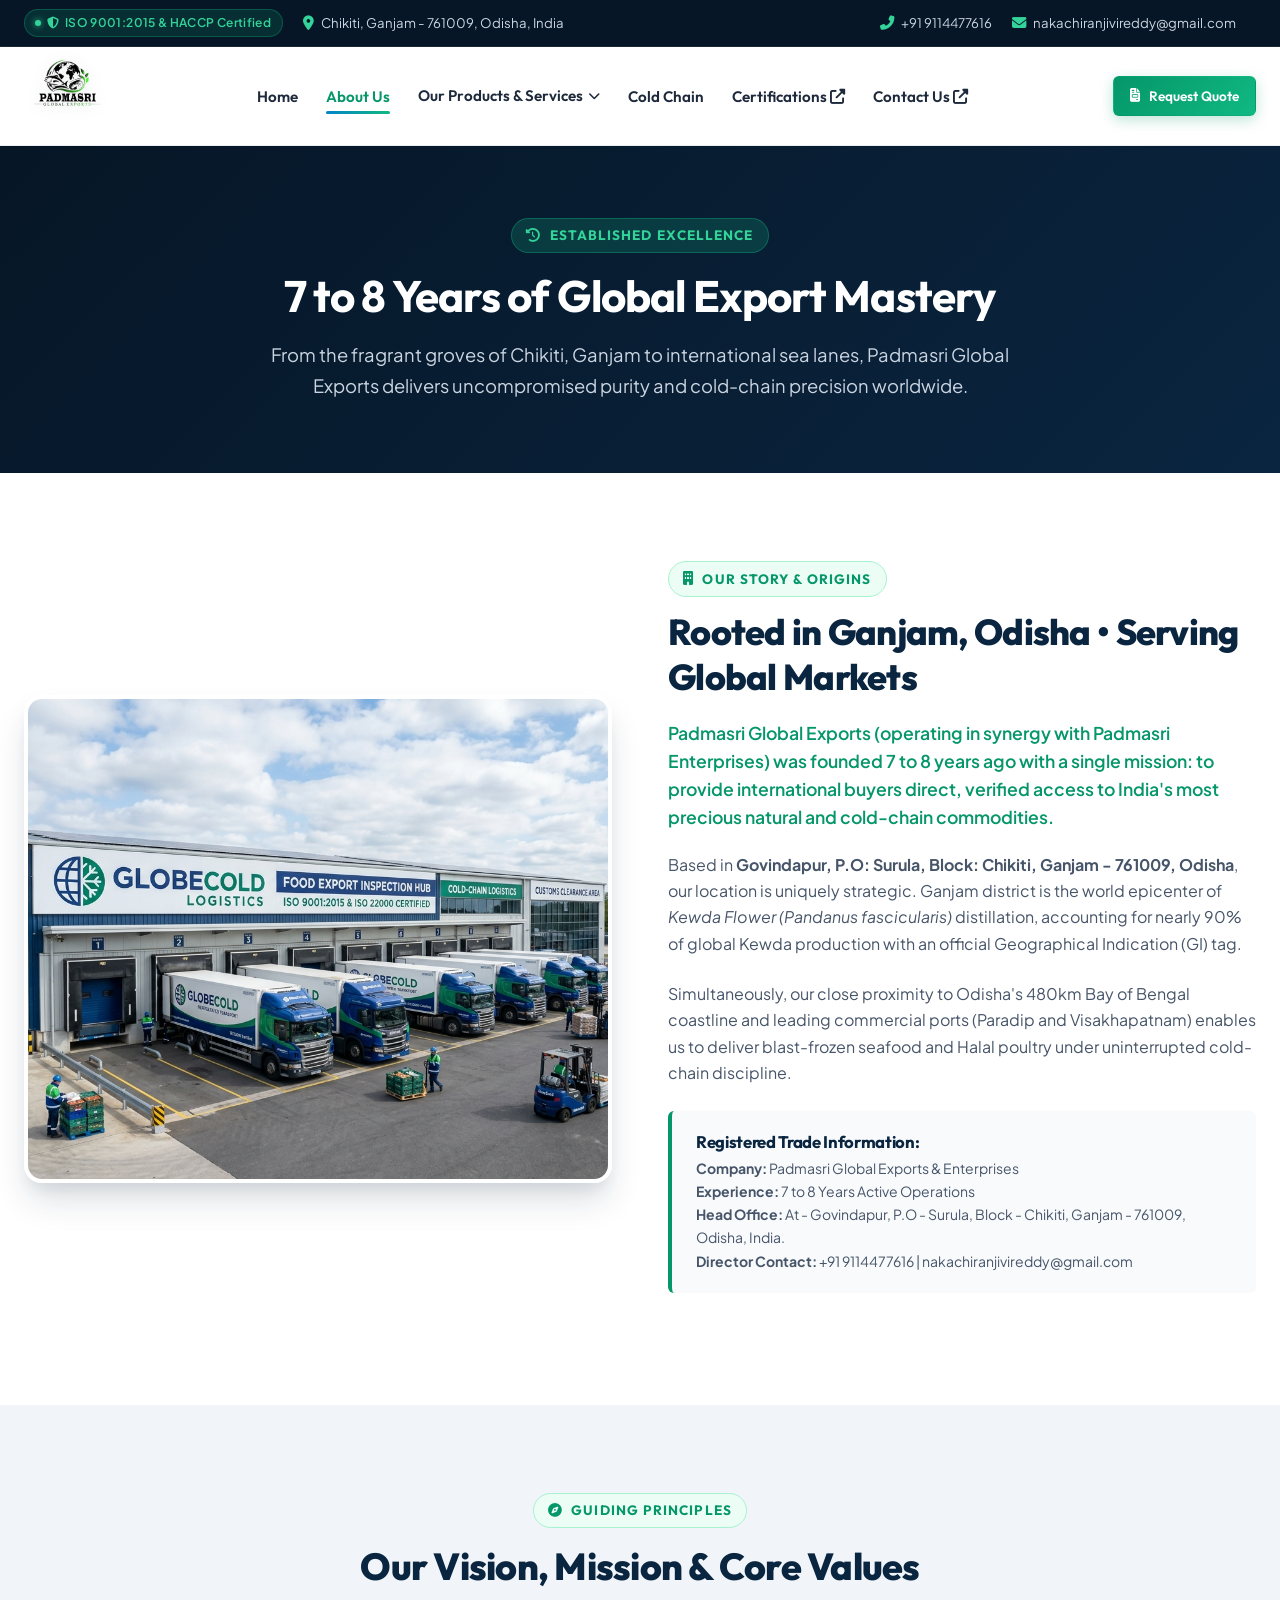
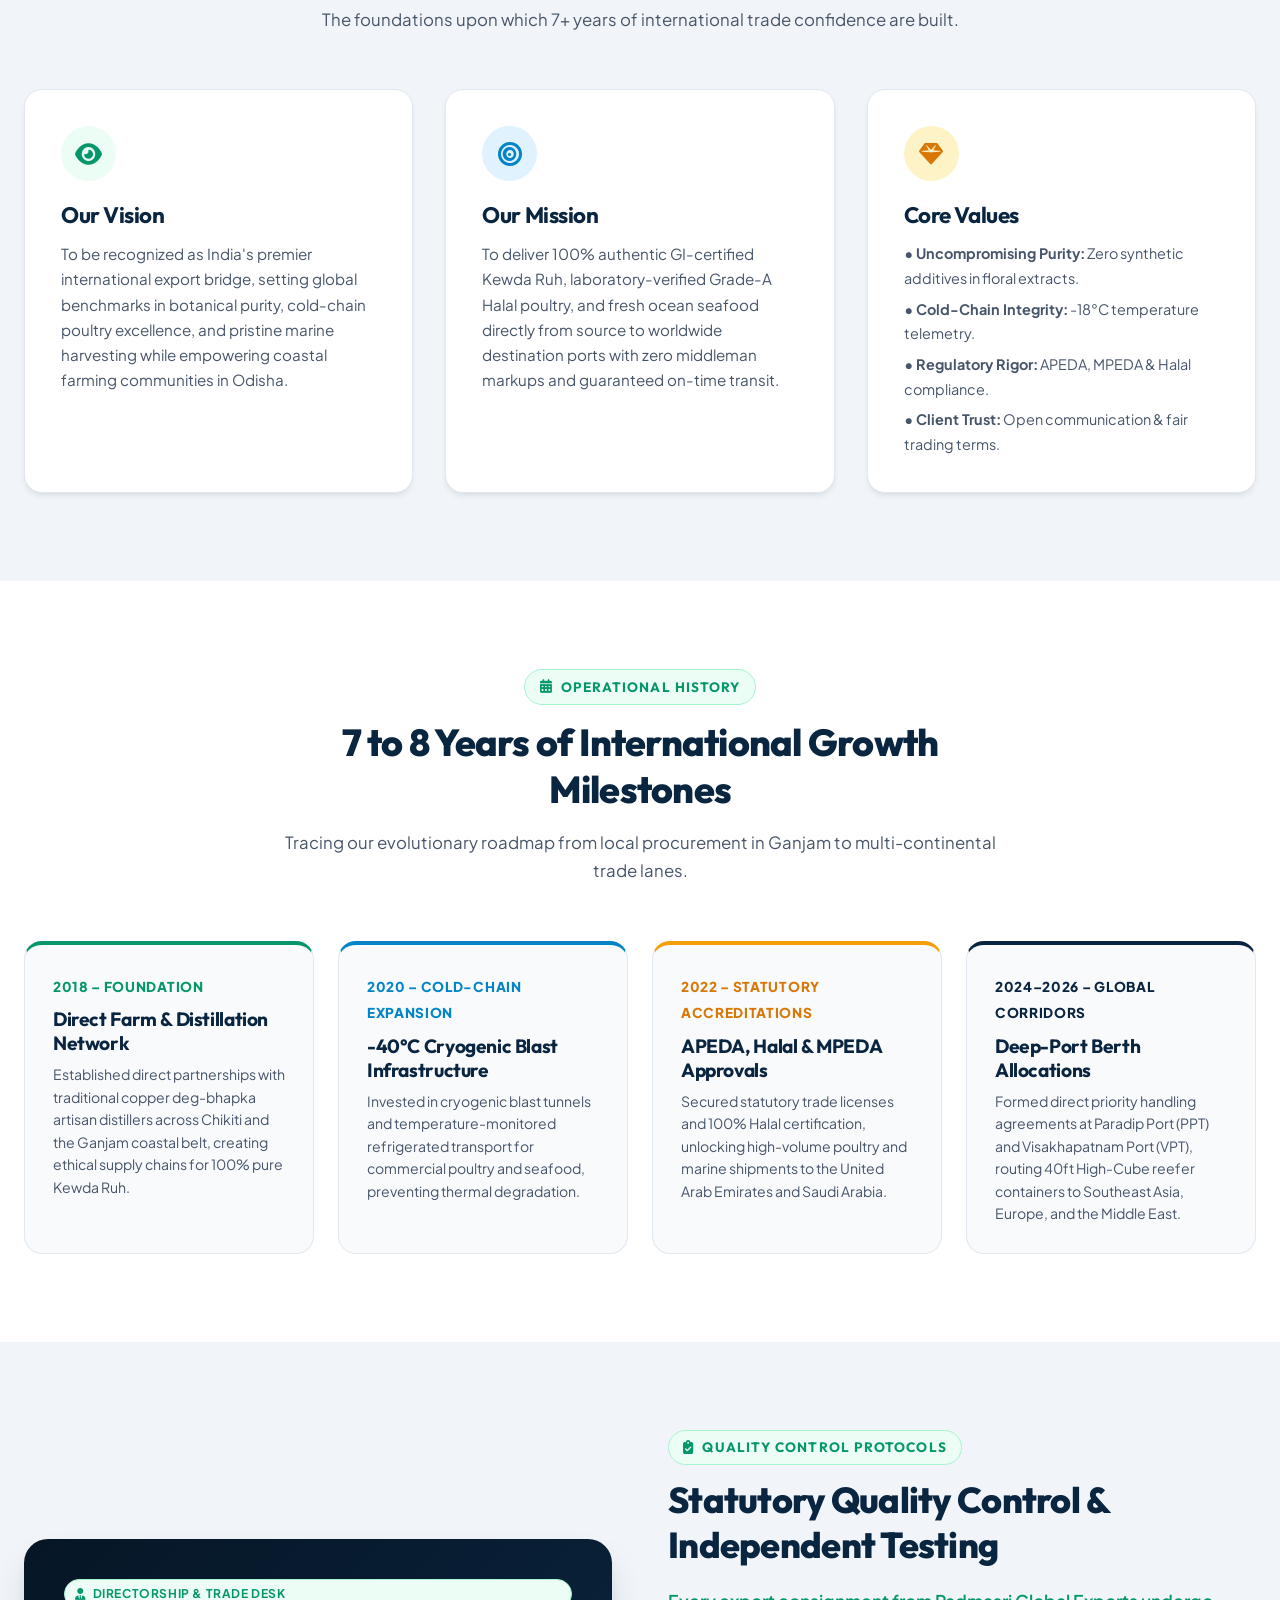
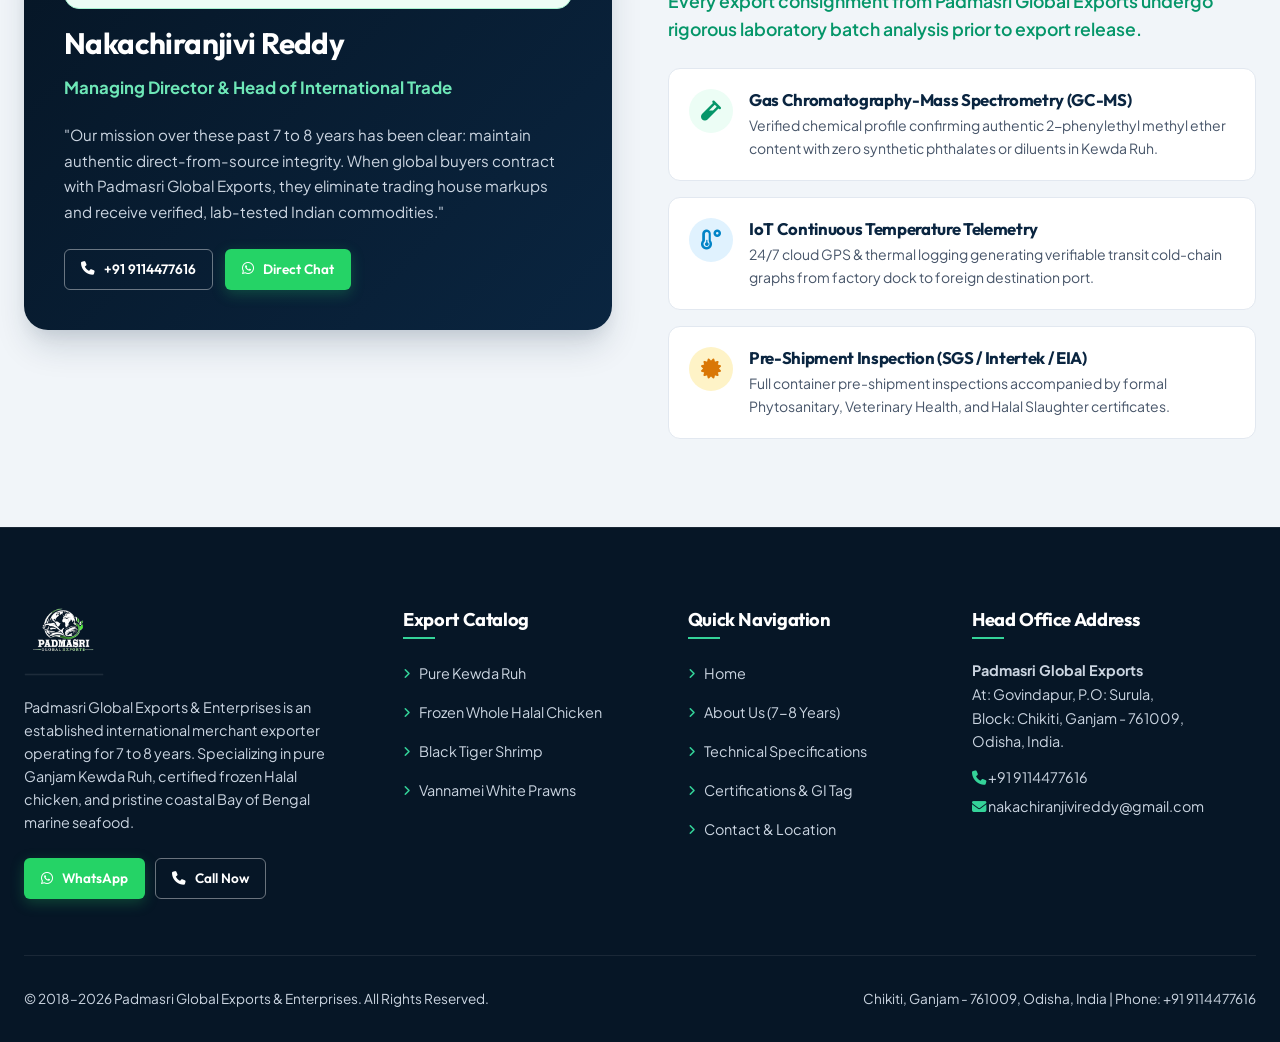
==== commit f821533f: "Fix vision and mission mobile column squishing, expand pages with rich trade content, and ensure res" ====
--- a/about.html
+++ b/about.html
@@ -118,7 +118,7 @@
         <p class="section-subtitle">The foundations upon which 7+ years of international trade confidence are built.</p>
       </div>
 
-      <div style="display: grid; grid-template-columns: repeat(3, 1fr); gap: 2rem;">
+      <div class="vision-mission-grid">
         
         <div style="background: var(--white); padding: 2.25rem; border-radius: var(--radius-lg); border: 1px solid var(--slate-200); box-shadow: var(--shadow-md);">
           <div style="width: 55px; height: 55px; border-radius: 50%; background: var(--mint-light); color: var(--primary-green); display: flex; align-items: center; justify-content: center; font-size: 1.5rem; margin-bottom: 1.25rem;">
@@ -153,6 +153,108 @@
           </ul>
         </div>
 
+      </div>
+    </div>
+  </section>
+
+  <!-- 7-8 YEARS TIMELINE & MILESTONES -->
+  <section class="section section-bg-white">
+    <div class="container">
+      <div class="section-header">
+        <span class="section-eyebrow"><i class="fa fa-calendar-alt"></i> Operational History</span>
+        <h2 class="section-title">7 to 8 Years of International Growth Milestones</h2>
+        <p class="section-subtitle">Tracing our evolutionary roadmap from local procurement in Ganjam to multi-continental trade lanes.</p>
+      </div>
+
+      <div style="display: grid; grid-template-columns: repeat(auto-fit, minmax(260px, 1fr)); gap: 1.5rem;">
+        
+        <div style="background: var(--slate-50); border: 1px solid var(--slate-200); border-radius: var(--radius-lg); padding: 1.75rem; border-top: 4px solid var(--primary-green);">
+          <span style="font-size: 0.85rem; font-weight: 800; color: var(--primary-green); letter-spacing: 0.05em;">2018 – FOUNDATION</span>
+          <h3 style="font-size: 1.2rem; color: var(--primary-blue); margin: 0.5rem 0;">Direct Farm &amp; Distillation Network</h3>
+          <p style="font-size: 0.88rem; color: var(--slate-600); line-height: 1.6; margin: 0;">
+            Established direct partnerships with traditional copper deg-bhapka artisan distillers across Chikiti and the Ganjam coastal belt, creating ethical supply chains for 100% pure Kewda Ruh.
+          </p>
+        </div>
+
+        <div style="background: var(--slate-50); border: 1px solid var(--slate-200); border-radius: var(--radius-lg); padding: 1.75rem; border-top: 4px solid var(--ocean-blue);">
+          <span style="font-size: 0.85rem; font-weight: 800; color: var(--ocean-blue); letter-spacing: 0.05em;">2020 – COLD-CHAIN EXPANSION</span>
+          <h3 style="font-size: 1.2rem; color: var(--primary-blue); margin: 0.5rem 0;">-40°C Cryogenic Blast Infrastructure</h3>
+          <p style="font-size: 0.88rem; color: var(--slate-600); line-height: 1.6; margin: 0;">
+            Invested in cryogenic blast tunnels and temperature-monitored refrigerated transport for commercial poultry and seafood, preventing thermal degradation.
+          </p>
+        </div>
+
+        <div style="background: var(--slate-50); border: 1px solid var(--slate-200); border-radius: var(--radius-lg); padding: 1.75rem; border-top: 4px solid var(--accent-gold);">
+          <span style="font-size: 0.85rem; font-weight: 800; color: var(--accent-gold-dark); letter-spacing: 0.05em;">2022 – STATUTORY ACCREDITATIONS</span>
+          <h3 style="font-size: 1.2rem; color: var(--primary-blue); margin: 0.5rem 0;">APEDA, Halal &amp; MPEDA Approvals</h3>
+          <p style="font-size: 0.88rem; color: var(--slate-600); line-height: 1.6; margin: 0;">
+            Secured statutory trade licenses and 100% Halal certification, unlocking high-volume poultry and marine shipments to the United Arab Emirates and Saudi Arabia.
+          </p>
+        </div>
+
+        <div style="background: var(--slate-50); border: 1px solid var(--slate-200); border-radius: var(--radius-lg); padding: 1.75rem; border-top: 4px solid var(--primary-blue);">
+          <span style="font-size: 0.85rem; font-weight: 800; color: var(--primary-blue); letter-spacing: 0.05em;">2024–2026 – GLOBAL CORRIDORS</span>
+          <h3 style="font-size: 1.2rem; color: var(--primary-blue); margin: 0.5rem 0;">Deep-Port Berth Allocations</h3>
+          <p style="font-size: 0.88rem; color: var(--slate-600); line-height: 1.6; margin: 0;">
+            Formed direct priority handling agreements at Paradip Port (PPT) and Visakhapatnam Port (VPT), routing 40ft High-Cube reefer containers to Southeast Asia, Europe, and the Middle East.
+          </p>
+        </div>
+
+      </div>
+    </div>
+  </section>
+
+  <!-- LEADERSHIP & GOVERNANCE -->
+  <section class="section section-bg-light">
+    <div class="container">
+      <div class="about-grid">
+        <div class="about-visual">
+          <div style="background: linear-gradient(135deg, var(--navy-deep) 0%, var(--primary-blue) 100%); border-radius: var(--radius-xl); padding: 2.5rem; color: var(--white); box-shadow: var(--shadow-xl); height: 100%; display: flex; flex-direction: column; justify-content: center;">
+            <span class="badge badge-green" style="margin-bottom: 1rem;"><i class="fa fa-user-tie"></i> Directorship &amp; Trade Desk</span>
+            <h3 style="font-size: 1.85rem; color: var(--white); margin-bottom: 0.75rem;">Nakachiranjivi Reddy</h3>
+            <p style="color: #6EE7B7; font-weight: 700; font-size: 1.05rem; margin-bottom: 1.25rem;">Managing Director &amp; Head of International Trade</p>
+            <p style="color: #CBD5E1; font-size: 0.95rem; line-height: 1.7; margin-bottom: 1.5rem;">
+              "Our mission over these past 7 to 8 years has been clear: maintain authentic direct-from-source integrity. When global buyers contract with Padmasri Global Exports, they eliminate trading house markups and receive verified, lab-tested Indian commodities."
+            </p>
+            <div style="display: flex; gap: 0.75rem; flex-wrap: wrap;">
+              <a href="tel:+919114477616" class="btn btn-outline-white btn-sm"><i class="fa fa-phone"></i> +91 9114477616</a>
+              <a href="mailto:nakachiranjivireddy@gmail.com" class="btn btn-whatsapp btn-sm"><i class="fab fa-whatsapp"></i> Direct Chat</a>
+            </div>
+          </div>
+        </div>
+
+        <div class="about-info">
+          <span class="section-eyebrow"><i class="fa fa-clipboard-check"></i> Quality Control Protocols</span>
+          <h2 class="about-title">Statutory Quality Control &amp; Independent Testing</h2>
+          <p class="about-lead">
+            Every export consignment from Padmasri Global Exports undergo rigorous laboratory batch analysis prior to export release.
+          </p>
+          <div style="display: flex; flex-direction: column; gap: 1rem; margin-top: 1.5rem;">
+            <div style="display: flex; gap: 1rem; align-items: flex-start; background: var(--white); padding: 1.25rem; border-radius: var(--radius-md); border: 1px solid var(--slate-200);">
+              <div style="width: 44px; height: 44px; border-radius: 50%; background: var(--mint-light); color: var(--primary-green); display: flex; align-items: center; justify-content: center; font-size: 1.25rem; flex-shrink: 0;"><i class="fa fa-vial"></i></div>
+              <div>
+                <h4 style="font-size: 1.05rem; color: var(--primary-blue); margin-bottom: 0.25rem;">Gas Chromatography-Mass Spectrometry (GC-MS)</h4>
+                <p style="font-size: 0.875rem; color: var(--slate-600); margin: 0;">Verified chemical profile confirming authentic 2-phenylethyl methyl ether content with zero synthetic phthalates or diluents in Kewda Ruh.</p>
+              </div>
+            </div>
+
+            <div style="display: flex; gap: 1rem; align-items: flex-start; background: var(--white); padding: 1.25rem; border-radius: var(--radius-md); border: 1px solid var(--slate-200);">
+              <div style="width: 44px; height: 44px; border-radius: 50%; background: var(--ocean-light); color: var(--ocean-blue); display: flex; align-items: center; justify-content: center; font-size: 1.25rem; flex-shrink: 0;"><i class="fa fa-temperature-low"></i></div>
+              <div>
+                <h4 style="font-size: 1.05rem; color: var(--primary-blue); margin-bottom: 0.25rem;">IoT Continuous Temperature Telemetry</h4>
+                <p style="font-size: 0.875rem; color: var(--slate-600); margin: 0;">24/7 cloud GPS &amp; thermal logging generating verifiable transit cold-chain graphs from factory dock to foreign destination port.</p>
+              </div>
+            </div>
+
+            <div style="display: flex; gap: 1rem; align-items: flex-start; background: var(--white); padding: 1.25rem; border-radius: var(--radius-md); border: 1px solid var(--slate-200);">
+              <div style="width: 44px; height: 44px; border-radius: 50%; background: var(--gold-light); color: var(--accent-gold-dark); display: flex; align-items: center; justify-content: center; font-size: 1.25rem; flex-shrink: 0;"><i class="fa fa-certificate"></i></div>
+              <div>
+                <h4 style="font-size: 1.05rem; color: var(--primary-blue); margin-bottom: 0.25rem;">Pre-Shipment Inspection (SGS / Intertek / EIA)</h4>
+                <p style="font-size: 0.875rem; color: var(--slate-600); margin: 0;">Full container pre-shipment inspections accompanied by formal Phytosanitary, Veterinary Health, and Halal Slaughter certificates.</p>
+              </div>
+            </div>
+          </div>
+        </div>
       </div>
     </div>
   </section>
--- a/css/style.css
+++ b/css/style.css
@@ -1859,6 +1859,28 @@
   gap: 2rem;
 }
 
+.vision-mission-grid {
+  display: grid;
+  grid-template-columns: repeat(3, 1fr);
+  gap: 2rem;
+  width: 100%;
+}
+
+.vision-mission-grid > * {
+  min-width: 0;
+  max-width: 100%;
+  width: 100%;
+  box-sizing: border-box;
+}
+
+.tech-spec-grid {
+  display: grid;
+  grid-template-columns: 1fr 1fr;
+  gap: 0.75rem;
+  font-size: 0.85rem;
+  width: 100%;
+}
+
 @media (max-width: 991px) {
   html, body {
     overflow-x: hidden;
@@ -1874,6 +1896,11 @@
   .cert-cards-grid {
     grid-template-columns: 1fr;
     gap: 1.5rem;
+  }
+
+  .vision-mission-grid {
+    grid-template-columns: 1fr !important;
+    gap: 1.5rem !important;
   }
 
   .site-header {
@@ -2103,6 +2130,8 @@
   .products-grid,
   .cert-grid,
   .cert-cards-grid,
+  .vision-mission-grid,
+  .tech-spec-grid,
   .ports-grid,
   .footer-grid {
     grid-template-columns: 1fr;
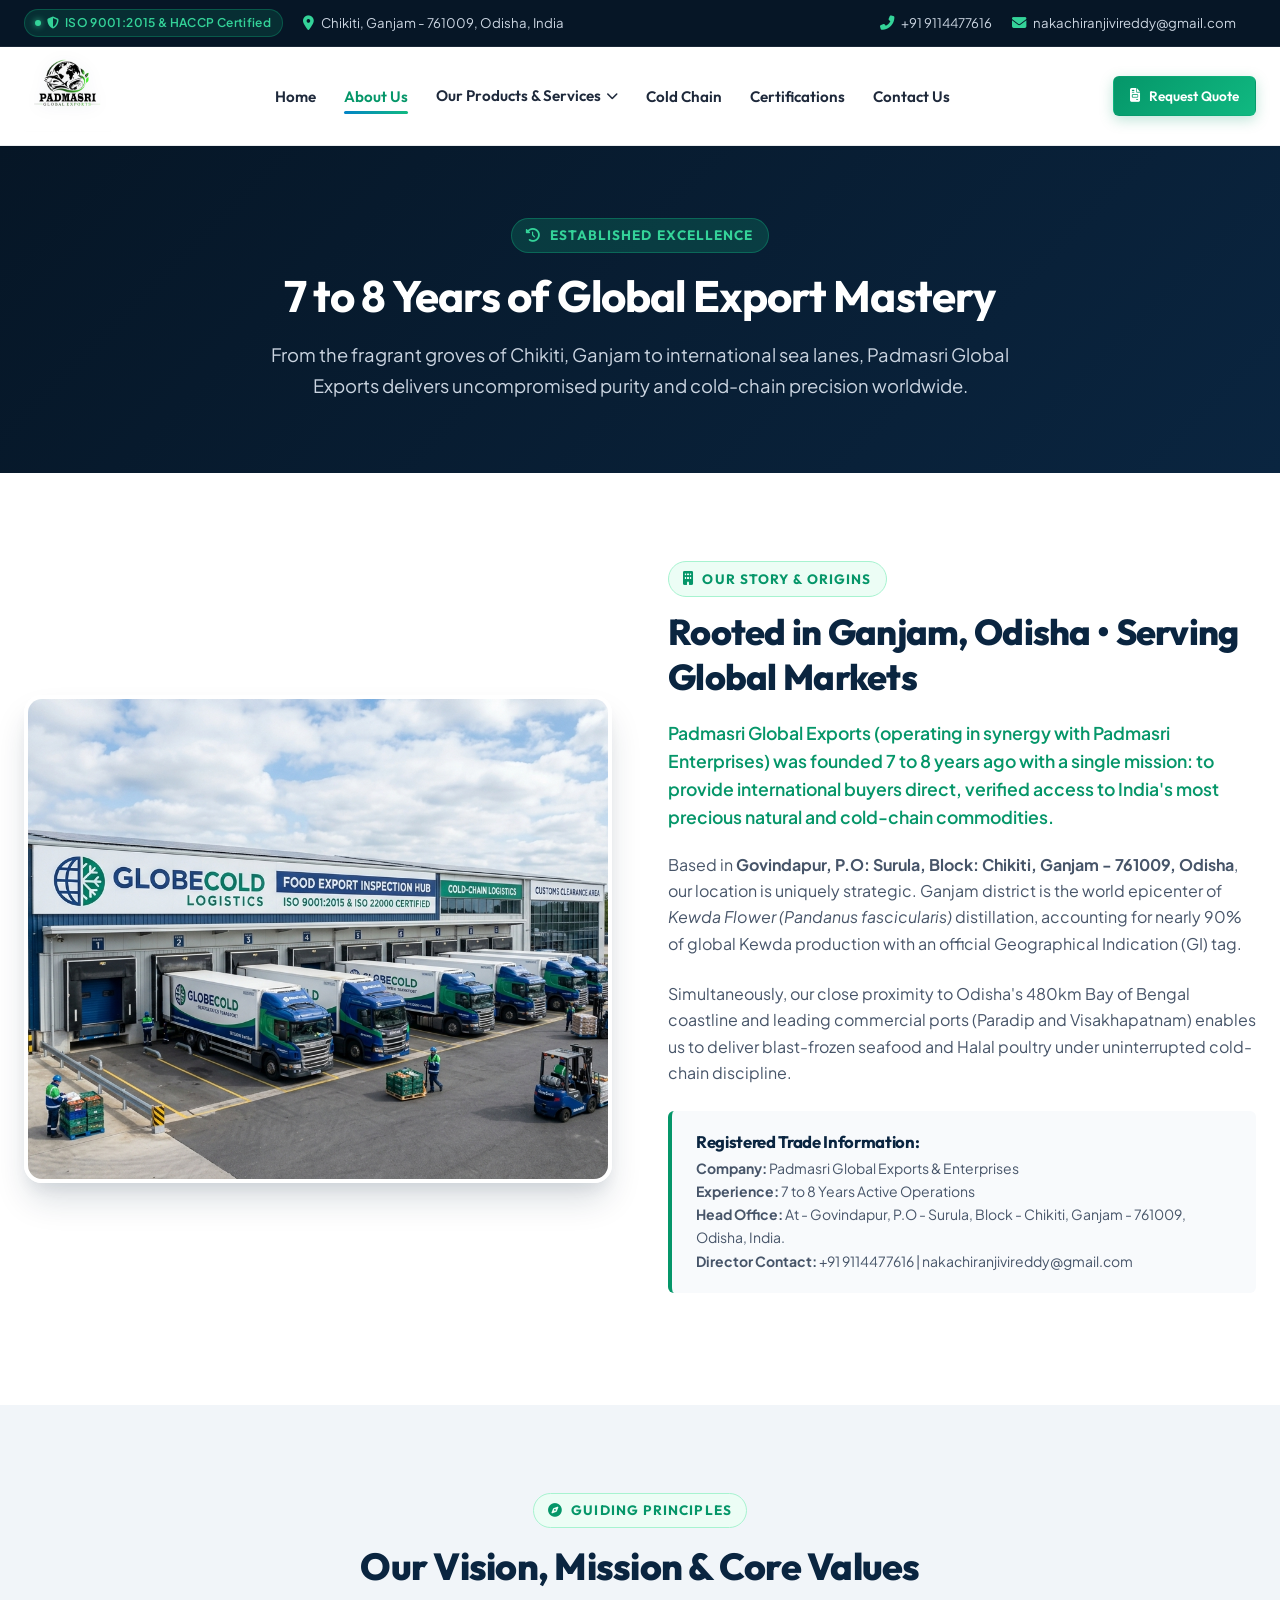
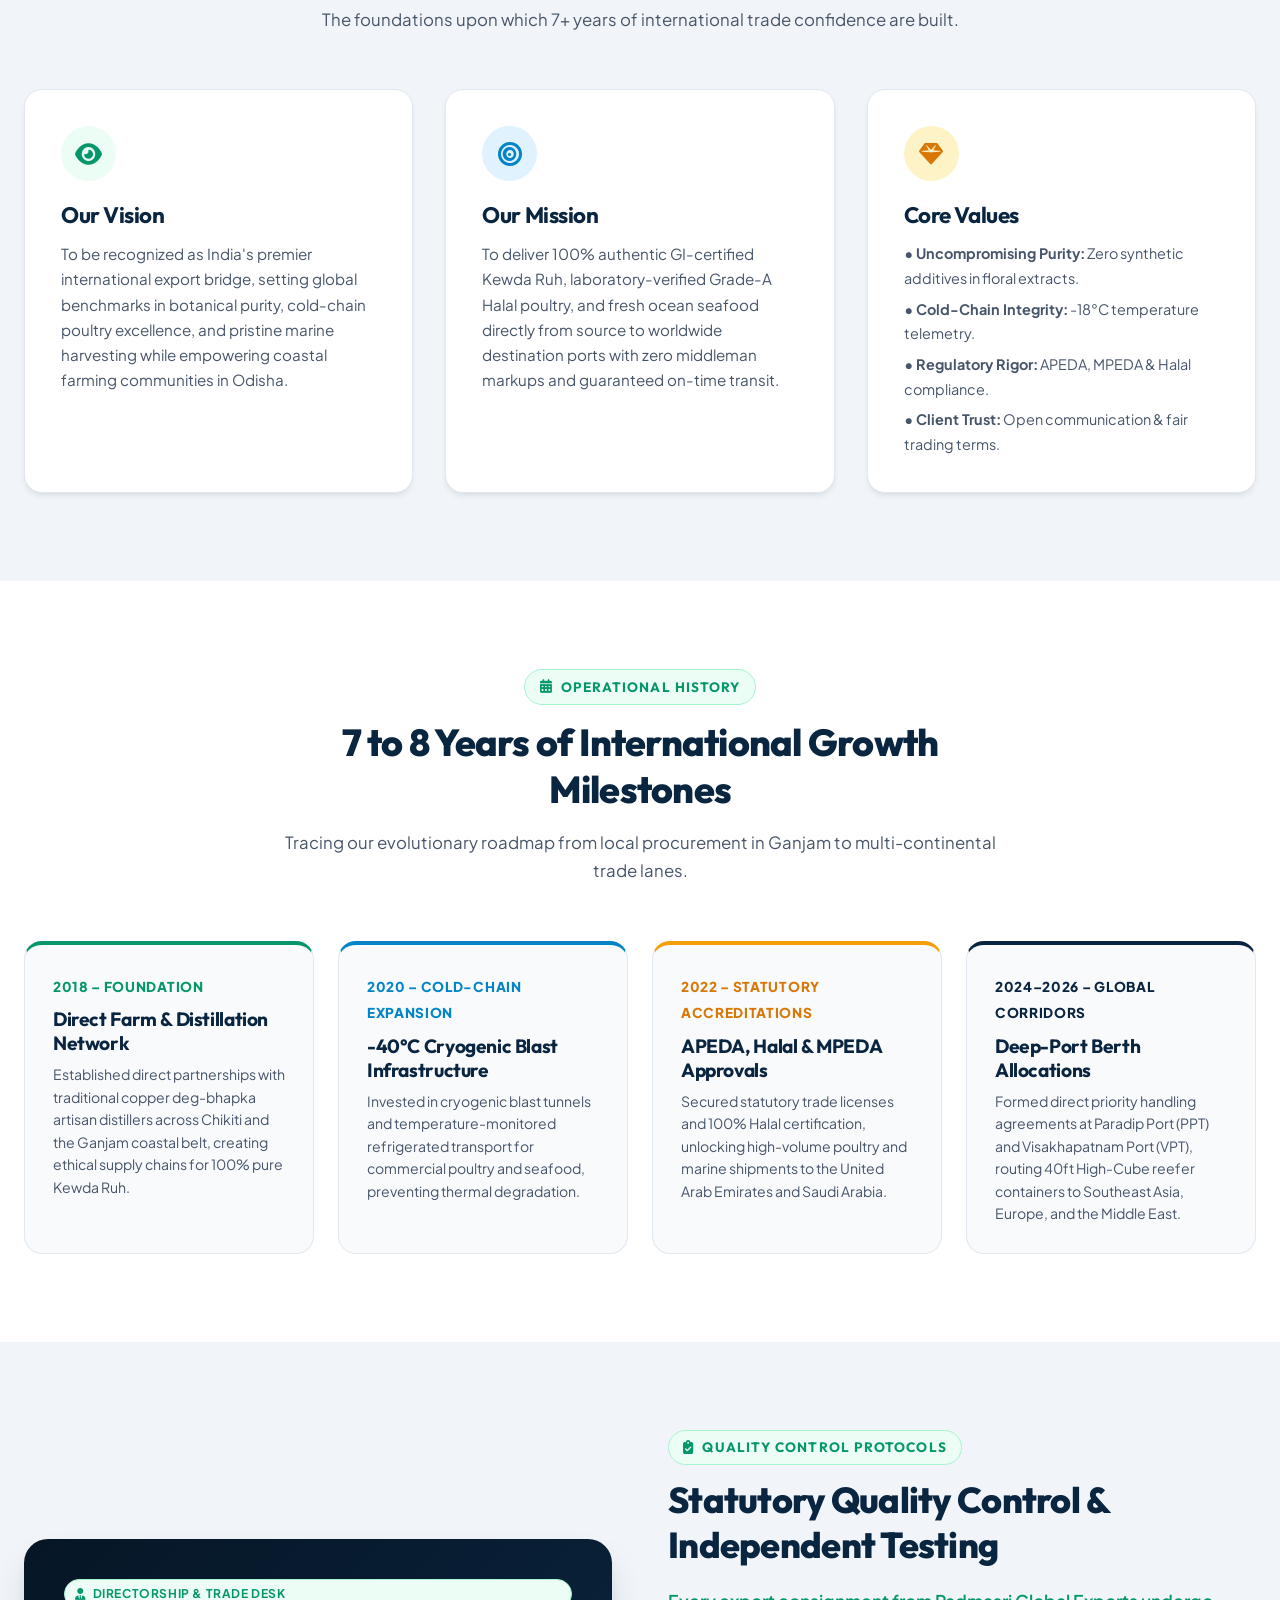
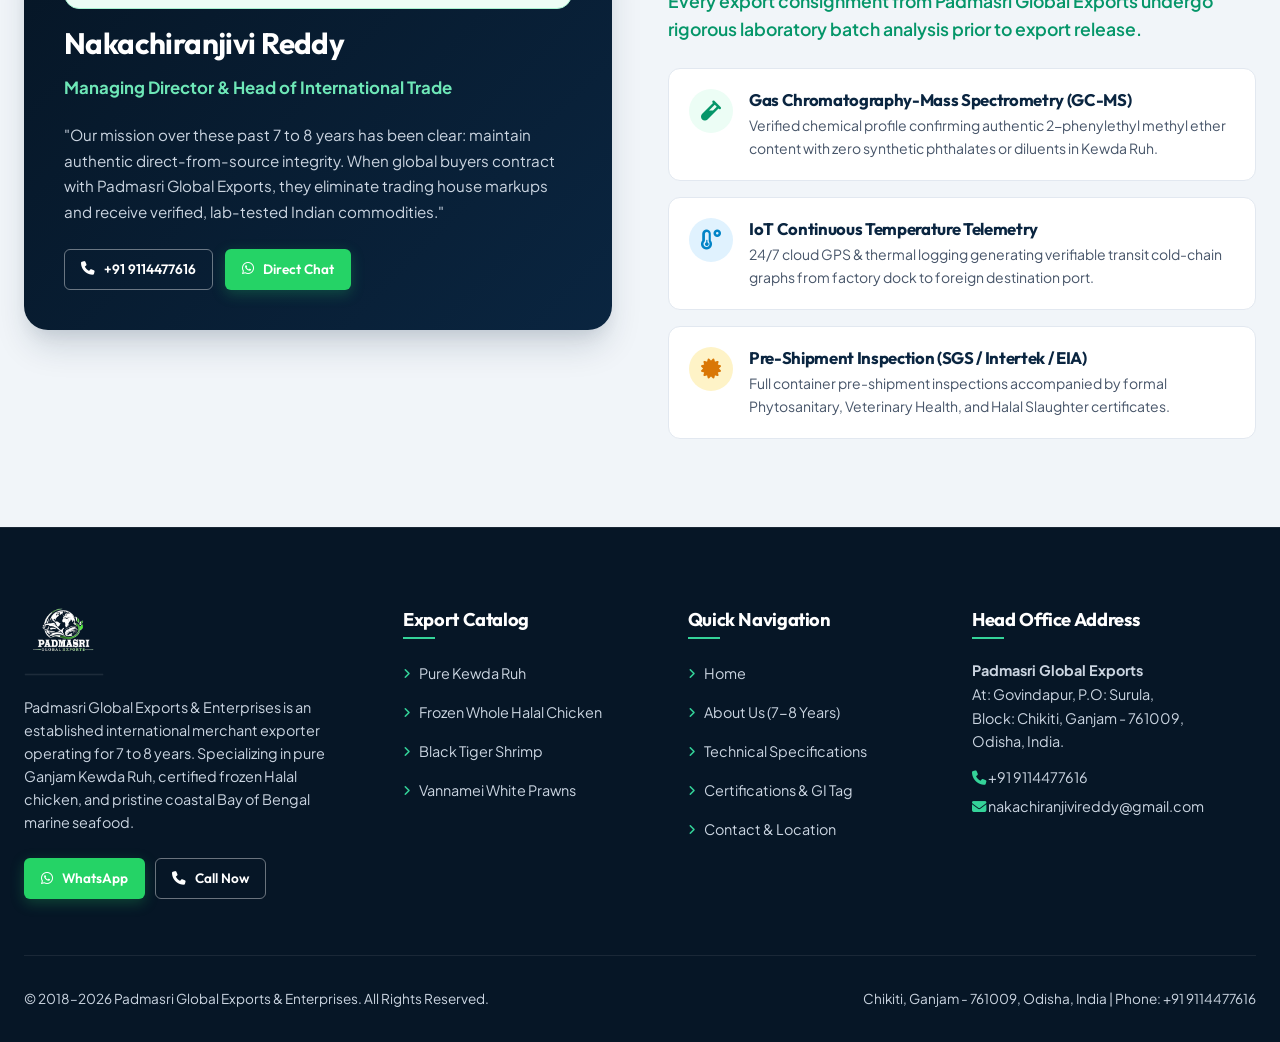
==== commit 4b00ff79: "Update header navigation to open pages in same tab instead of new tabs" ====
--- a/about.html
+++ b/about.html
@@ -39,17 +39,17 @@
           <li><a href="index.html" class="nav-link">Home</a></li>
           <li><a href="about.html" class="nav-link active">About Us</a></li>
           <li class="nav-dropdown">
-            <a href="products.html" class="nav-link nav-dropdown-toggle" target="_blank" rel="noopener">Our Products &amp; Services <i class="fa fa-chevron-down"></i></a>
+            <a href="products.html" class="nav-link nav-dropdown-toggle">Our Products &amp; Services <i class="fa fa-chevron-down"></i></a>
             <ul class="nav-dropdown-menu">
-              <li><a href="products.html#kewda" class="nav-dropdown-item" target="_blank" rel="noopener"><i class="fa fa-spa"></i> Pure Kewda Ruh &amp; Extracts <i class="fa fa-external-link-alt nav-ext-icon"></i></a></li>
-              <li><a href="products.html#chicken" class="nav-dropdown-item" target="_blank" rel="noopener"><i class="fa fa-drumstick-bite"></i> Frozen Halal Chicken <i class="fa fa-external-link-alt nav-ext-icon"></i></a></li>
-              <li><a href="products.html#seafood" class="nav-dropdown-item" target="_blank" rel="noopener"><i class="fa fa-shrimp"></i> Marine Seafood &amp; Prawns <i class="fa fa-external-link-alt nav-ext-icon"></i></a></li>
-              <li><a href="products.html#logistics" class="nav-dropdown-item" target="_blank" rel="noopener"><i class="fa fa-ship"></i> Cold-Chain Reefer Logistics <i class="fa fa-external-link-alt nav-ext-icon"></i></a></li>
+              <li><a href="products.html#kewda" class="nav-dropdown-item"><i class="fa fa-spa"></i> Pure Kewda Ruh &amp; Extracts</a></li>
+              <li><a href="products.html#chicken" class="nav-dropdown-item"><i class="fa fa-drumstick-bite"></i> Frozen Halal Chicken</a></li>
+              <li><a href="products.html#seafood" class="nav-dropdown-item"><i class="fa fa-shrimp"></i> Marine Seafood &amp; Prawns</a></li>
+              <li><a href="products.html#logistics" class="nav-dropdown-item"><i class="fa fa-ship"></i> Cold-Chain Reefer Logistics</a></li>
             </ul>
           </li>
           <li><a href="index.html#cold-chain" class="nav-link">Cold Chain</a></li>
-          <li><a href="certifications.html" class="nav-link" target="_blank" rel="noopener">Certifications <i class="fa fa-external-link-alt nav-ext-icon"></i></a></li>
-          <li><a href="contact.html" class="nav-link" target="_blank" rel="noopener">Contact Us <i class="fa fa-external-link-alt nav-ext-icon"></i></a></li>
+          <li><a href="certifications.html" class="nav-link">Certifications</a></li>
+          <li><a href="contact.html" class="nav-link">Contact Us</a></li>
         </ul>
         <div class="nav-actions">
           <a href="contact.html" class="btn btn-accent btn-sm"><i class="fa fa-file-invoice"></i> Request Quote</a>
--- a/css/style.css
+++ b/css/style.css
@@ -1992,13 +1992,6 @@
     display: none;
   }
 
-  .nav-ext-icon {
-    font-size: 0.75rem;
-    opacity: 0.6;
-    margin-left: auto;
-    color: var(--primary-green);
-  }
-
   .nav-dropdown-menu {
     position: static;
     opacity: 1;
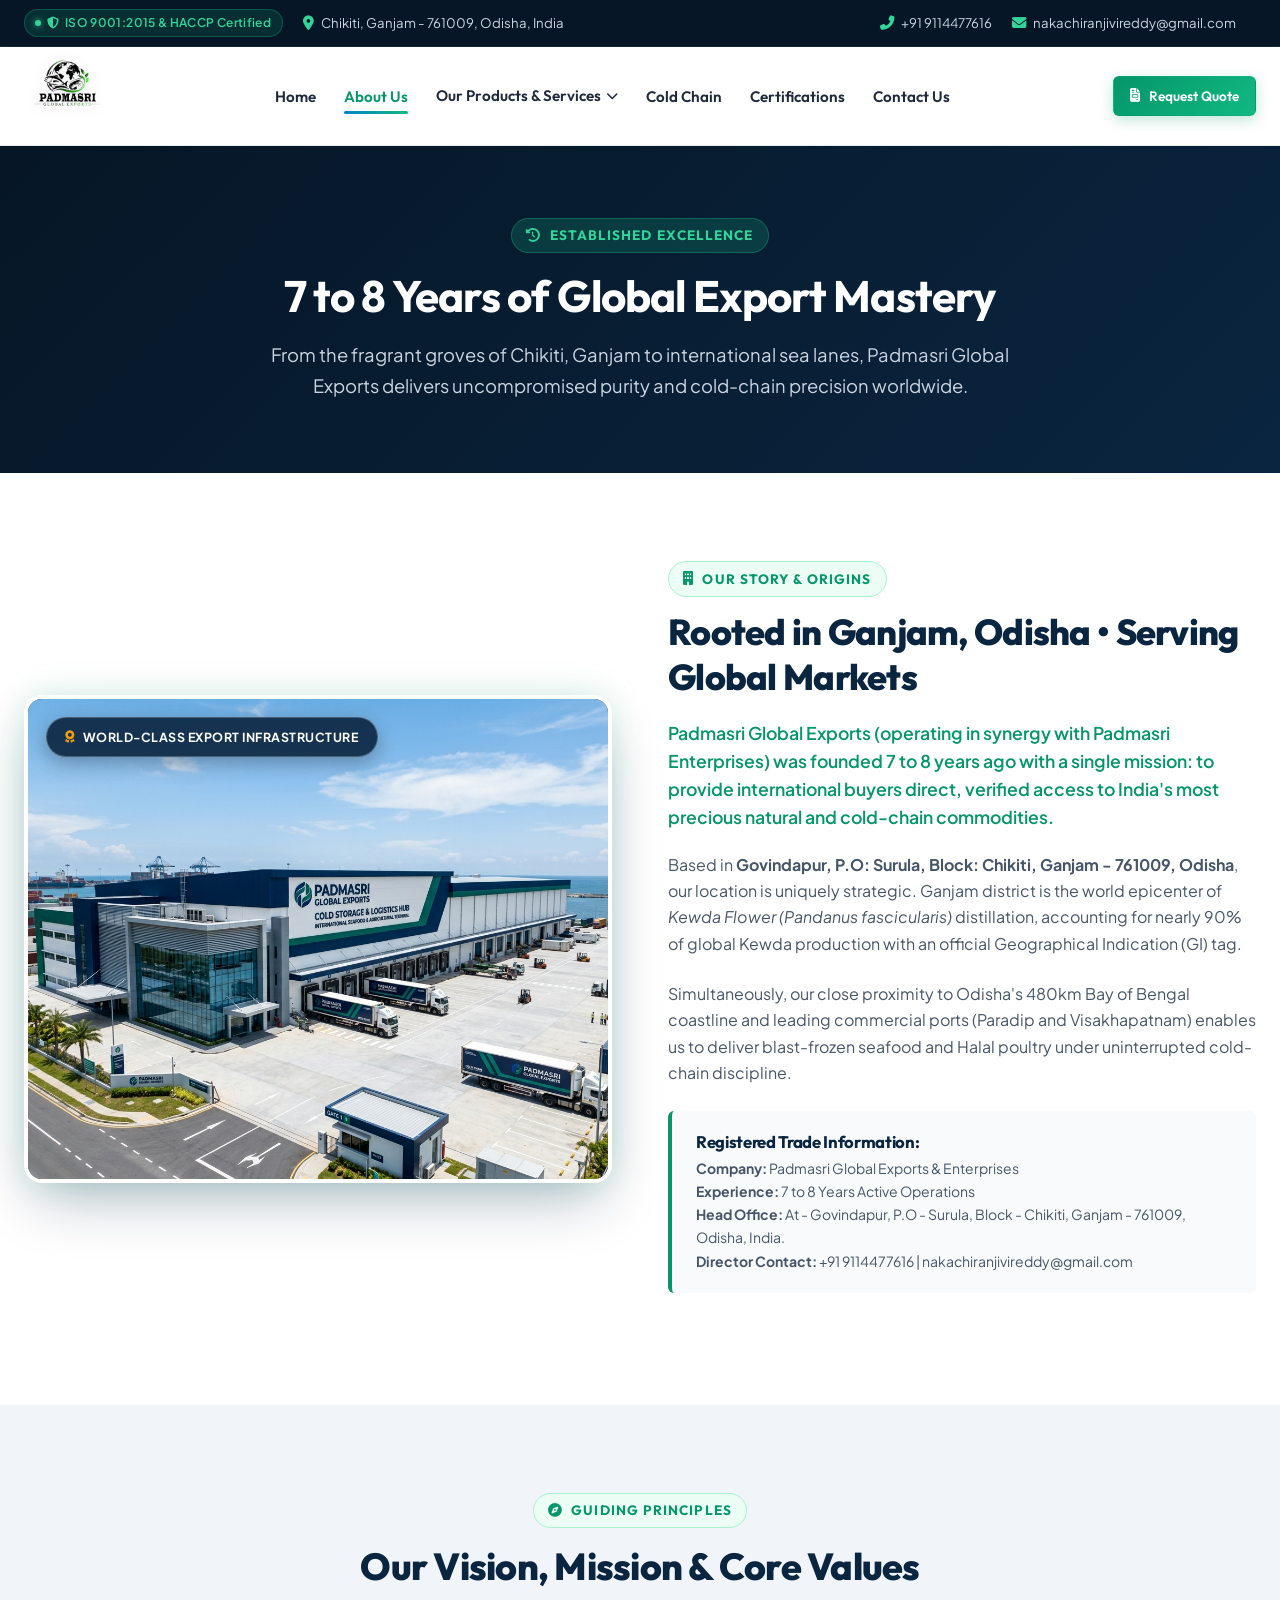
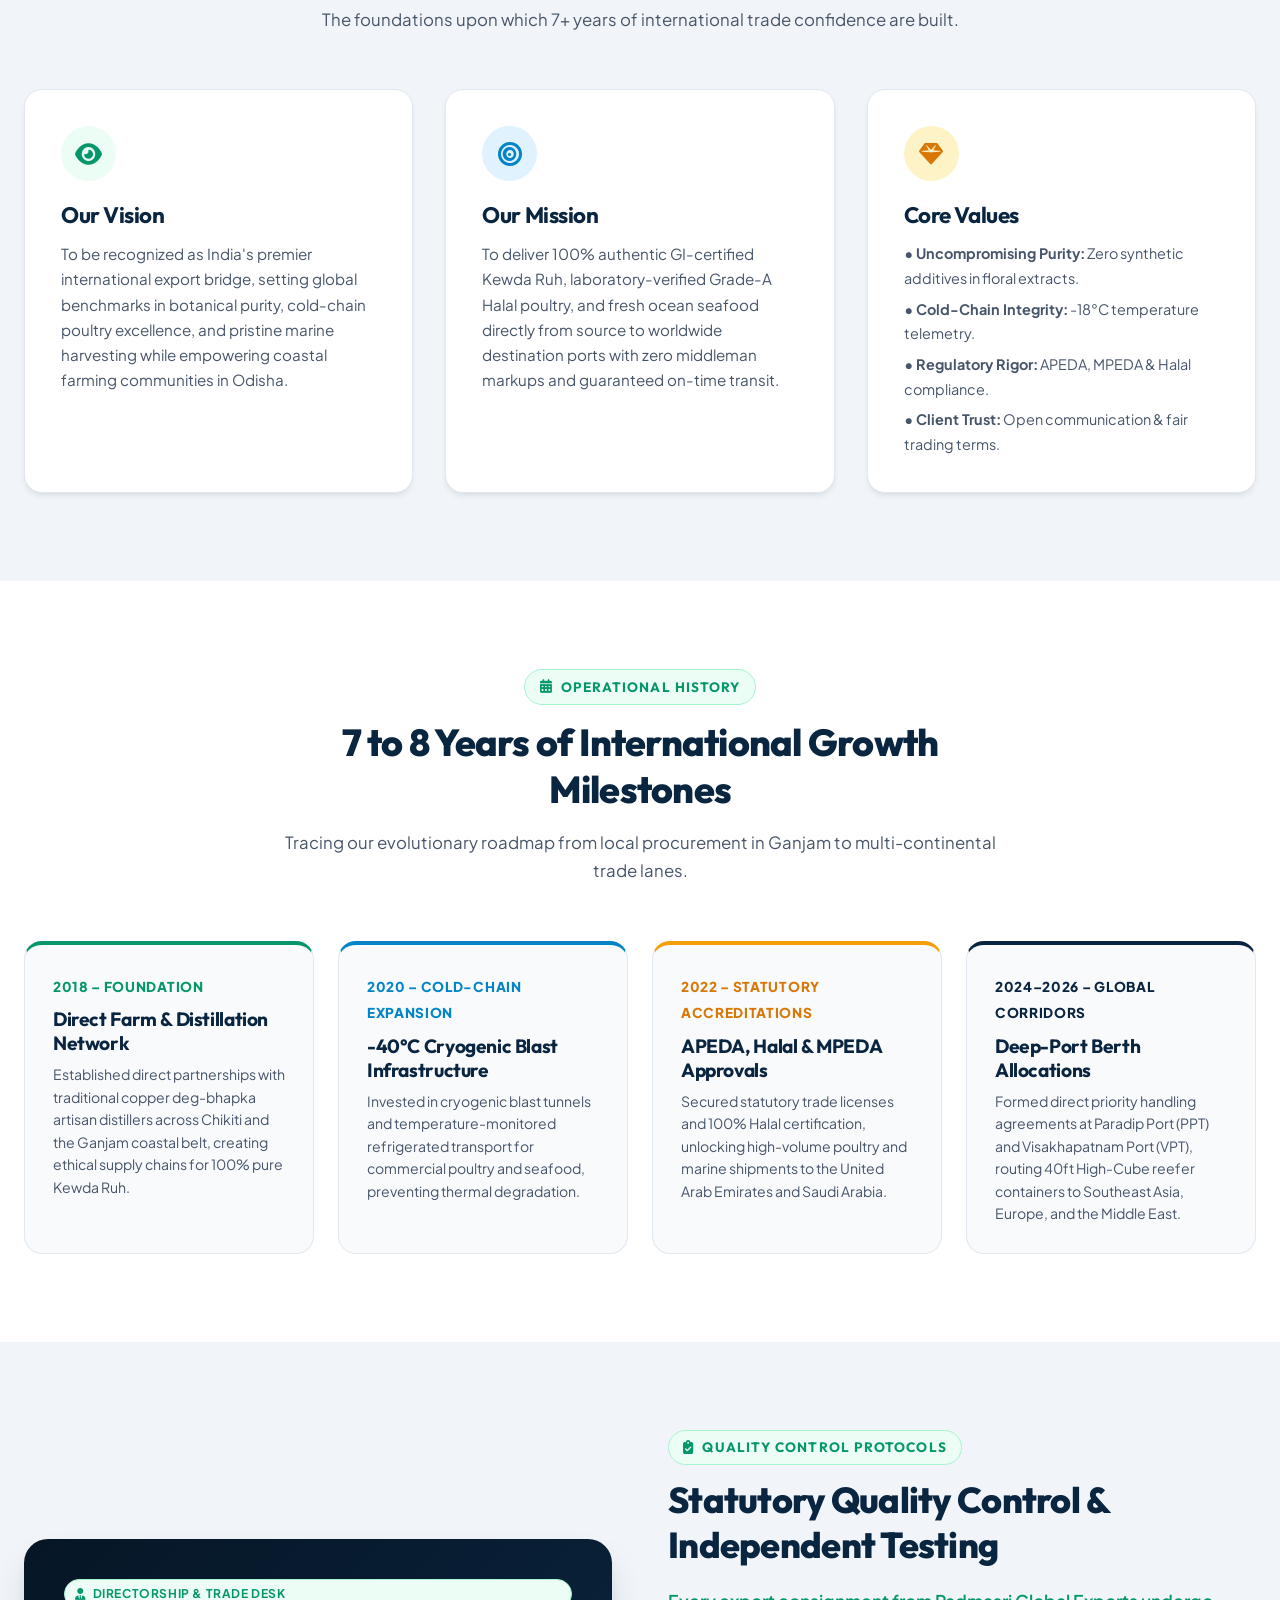
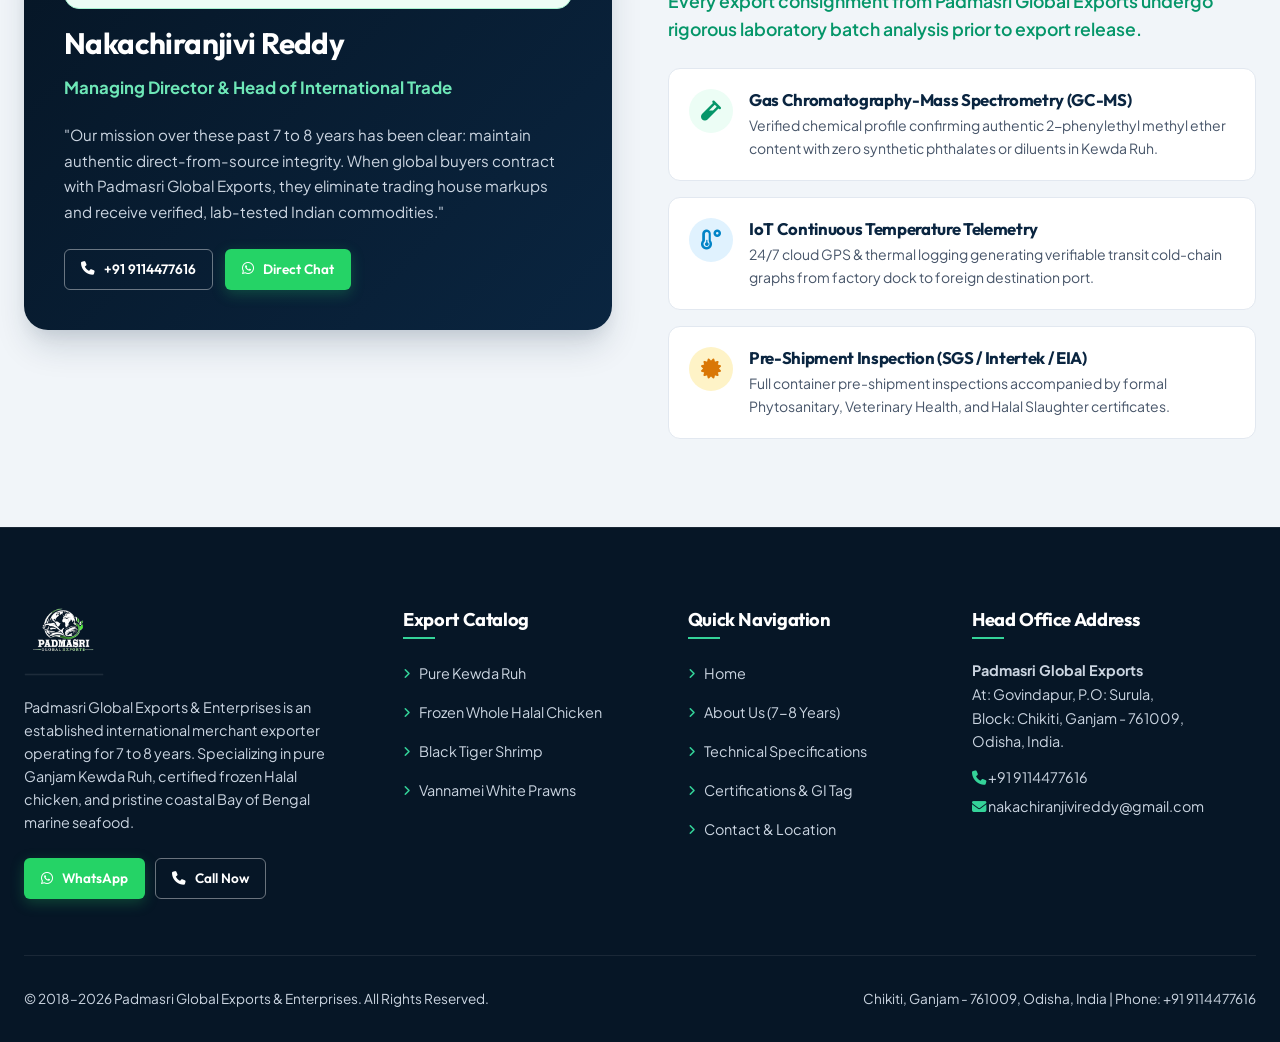
==== commit 13fc1f2a: "Add grand side-slide showcase with newly generated Padmasri Export Hub images, luxury sheen animatio" ====
--- a/about.html
+++ b/about.html
@@ -76,9 +76,13 @@
   <section class="section section-bg-white">
     <div class="container">
       <div class="about-grid">
-        <div class="about-visual">
-          <div class="about-image-main">
-            <img src="assets/images/cold-chain-facility.jpg" alt="Padmasri Global Exports Headquarters and Logistics Facility">
+        <div class="about-visual grand-slide-entry">
+          <div class="about-image-main grand-image-frame">
+            <div class="grand-badge-tag">
+              <i class="fa fa-award"></i> World-Class Export Infrastructure
+            </div>
+            <img src="assets/images/padmasri-export-hub.jpg" alt="Padmasri Global Exports Headquarters and Logistics Facility" style="width: 100%; height: 480px; object-fit: cover; display: block;">
+            <div class="grand-sheen-sweep"></div>
           </div>
         </div>
 
--- a/css/style.css
+++ b/css/style.css
@@ -772,15 +772,48 @@
   align-items: center;
 }
 
+/* Grand Side-Slide Entrance Animation */
 .about-visual {
   position: relative;
 }
 
+.about-visual.grand-slide-entry {
+  position: relative;
+  opacity: 0;
+  transform: translateX(-50px) scale(0.97);
+  transition: opacity 1.1s cubic-bezier(0.16, 1, 0.3, 1), transform 1.1s cubic-bezier(0.16, 1, 0.3, 1);
+  will-change: transform, opacity;
+}
+
+.about-visual.grand-slide-entry.in-view {
+  opacity: 1;
+  transform: translateX(0) scale(1);
+}
+
+/* Fallback CSS animation so it slides in even before scroll or if JS is deferred */
+@keyframes grandSideSlideIn {
+  0% {
+    opacity: 0;
+    transform: translateX(-45px) scale(0.97);
+  }
+  100% {
+    opacity: 1;
+    transform: translateX(0) scale(1);
+  }
+}
+
+.about-visual.grand-slide-entry:not(.js-ready) {
+  animation: grandSideSlideIn 1.1s cubic-bezier(0.16, 1, 0.3, 1) forwards;
+}
+
+/* Grand Luxury Image Frame */
 .about-image-main {
+  position: relative;
   border-radius: var(--radius-lg);
   overflow: hidden;
-  box-shadow: var(--shadow-xl);
+  box-shadow: 0 25px 60px -12px rgba(10, 37, 64, 0.32), 0 0 35px rgba(16, 185, 129, 0.16);
   border: 4px solid var(--white);
+  background: #0A2540;
 }
 
 .about-image-main img {
@@ -792,6 +825,195 @@
 
 .about-visual:hover .about-image-main img {
   transform: scale(1.03);
+}
+
+/* Luxury Sheen Light Sweep across the picture */
+.grand-sheen-sweep {
+  position: absolute;
+  top: 0;
+  left: -160%;
+  width: 65%;
+  height: 100%;
+  background: linear-gradient(
+    90deg,
+    transparent 0%,
+    rgba(255, 255, 255, 0.06) 20%,
+    rgba(255, 255, 255, 0.38) 50%,
+    rgba(255, 255, 255, 0.06) 80%,
+    transparent 100%
+  );
+  transform: skewX(-25deg);
+  animation: grandSheenGlide 7s cubic-bezier(0.4, 0, 0.2, 1) infinite;
+  pointer-events: none;
+  z-index: 6;
+}
+
+@keyframes grandSheenGlide {
+  0%, 65% {
+    left: -160%;
+  }
+  85%, 100% {
+    left: 210%;
+  }
+}
+
+/* Grand Badge Overlay Tag */
+.grand-badge-tag {
+  position: absolute;
+  top: 18px;
+  left: 18px;
+  background: rgba(10, 37, 64, 0.9);
+  backdrop-filter: blur(10px);
+  -webkit-backdrop-filter: blur(10px);
+  color: var(--white);
+  padding: 0.55rem 1.15rem;
+  border-radius: 9999px;
+  font-size: 0.78rem;
+  font-weight: 700;
+  letter-spacing: 0.04em;
+  display: inline-flex;
+  align-items: center;
+  gap: 0.5rem;
+  border: 1px solid rgba(255, 255, 255, 0.22);
+  box-shadow: 0 6px 20px rgba(0, 0, 0, 0.28);
+  z-index: 8;
+  text-transform: uppercase;
+}
+
+.grand-badge-tag i {
+  color: #F59E0B; /* Luxury gold icon */
+}
+
+/* Grand Slider Track & Slides */
+.grand-slider-track {
+  display: flex;
+  transition: transform 0.65s cubic-bezier(0.25, 1, 0.5, 1);
+  width: 100%;
+  height: 480px;
+}
+
+.grand-slide {
+  min-width: 100%;
+  width: 100%;
+  position: relative;
+  height: 100%;
+  overflow: hidden;
+  flex-shrink: 0;
+}
+
+.grand-slide img {
+  width: 100%;
+  height: 100%;
+  object-fit: cover;
+  display: block;
+  transition: transform 0.8s cubic-bezier(0.2, 1, 0.3, 1);
+}
+
+.about-image-main:hover .grand-slide img {
+  transform: scale(1.03);
+}
+
+.grand-slide-caption {
+  position: absolute;
+  bottom: 0;
+  left: 0;
+  right: 0;
+  padding: 3rem 1.75rem 1.35rem;
+  background: linear-gradient(180deg, transparent 0%, rgba(10, 37, 64, 0.82) 45%, rgba(10, 37, 64, 0.98) 100%);
+  color: var(--white);
+  z-index: 5;
+  pointer-events: none;
+}
+
+.slide-caption-title {
+  display: block;
+  font-size: 1.05rem;
+  font-weight: 700;
+  color: var(--white);
+  margin-bottom: 0.25rem;
+}
+
+.slide-caption-title i {
+  color: var(--emerald-mint);
+  margin-right: 0.4rem;
+}
+
+.slide-caption-sub {
+  display: block;
+  font-size: 0.82rem;
+  color: rgba(255, 255, 255, 0.85);
+}
+
+/* Grand Slider Navigation Arrows (Left & Right Side Slide) */
+.grand-slider-nav {
+  position: absolute;
+  top: 50%;
+  transform: translateY(-50%);
+  width: 44px;
+  height: 44px;
+  border-radius: 50%;
+  background: rgba(255, 255, 255, 0.92);
+  color: var(--primary-blue);
+  border: none;
+  display: flex;
+  align-items: center;
+  justify-content: center;
+  font-size: 1rem;
+  cursor: pointer;
+  box-shadow: 0 4px 18px rgba(0, 0, 0, 0.25);
+  transition: all var(--transition-fast);
+  z-index: 9;
+}
+
+.grand-slider-nav:hover {
+  background: var(--primary-green);
+  color: var(--white);
+  transform: translateY(-50%) scale(1.12);
+}
+
+.grand-slider-nav.prev {
+  left: 14px;
+}
+
+.grand-slider-nav.next {
+  right: 14px;
+}
+
+/* Grand Slide Indicators / Dots */
+.grand-slider-dots {
+  position: absolute;
+  bottom: 14px;
+  right: 18px;
+  display: flex;
+  gap: 0.45rem;
+  z-index: 9;
+}
+
+.grand-dot {
+  width: 26px;
+  height: 6px;
+  border-radius: 999px;
+  background: rgba(255, 255, 255, 0.45);
+  border: none;
+  cursor: pointer;
+  transition: all 0.3s ease;
+  padding: 0;
+}
+
+.grand-dot.active {
+  background: var(--emerald-mint);
+  width: 38px;
+  box-shadow: 0 0 10px rgba(16, 185, 129, 0.6);
+}
+
+/* Floating Badge with Soft Pulse Animation */
+@keyframes badgeFloatPulse {
+  0%, 100% {
+    transform: translateY(0);
+  }
+  50% {
+    transform: translateY(-5px);
+  }
 }
 
 .about-badge-floating {
@@ -807,7 +1029,8 @@
   align-items: center;
   gap: 1rem;
   max-width: 280px;
-  z-index: 3;
+  z-index: 10;
+  animation: badgeFloatPulse 4.5s ease-in-out infinite;
 }
 
 .badge-float-icon {
@@ -2168,6 +2391,40 @@
     position: static;
     margin-top: 1rem;
     max-width: 100%;
+    animation: none;
+  }
+
+  .grand-slider-track {
+    height: 320px;
+  }
+
+  .grand-badge-tag {
+    font-size: 0.7rem;
+    padding: 0.38rem 0.8rem;
+    top: 10px;
+    left: 10px;
+  }
+
+  .slide-caption-title {
+    font-size: 0.92rem;
+  }
+
+  .slide-caption-sub {
+    font-size: 0.74rem;
+  }
+
+  .grand-slider-nav {
+    width: 36px;
+    height: 36px;
+    font-size: 0.85rem;
+  }
+
+  .grand-slider-nav.prev {
+    left: 8px;
+  }
+
+  .grand-slider-nav.next {
+    right: 8px;
   }
 
   .floating-actions {
